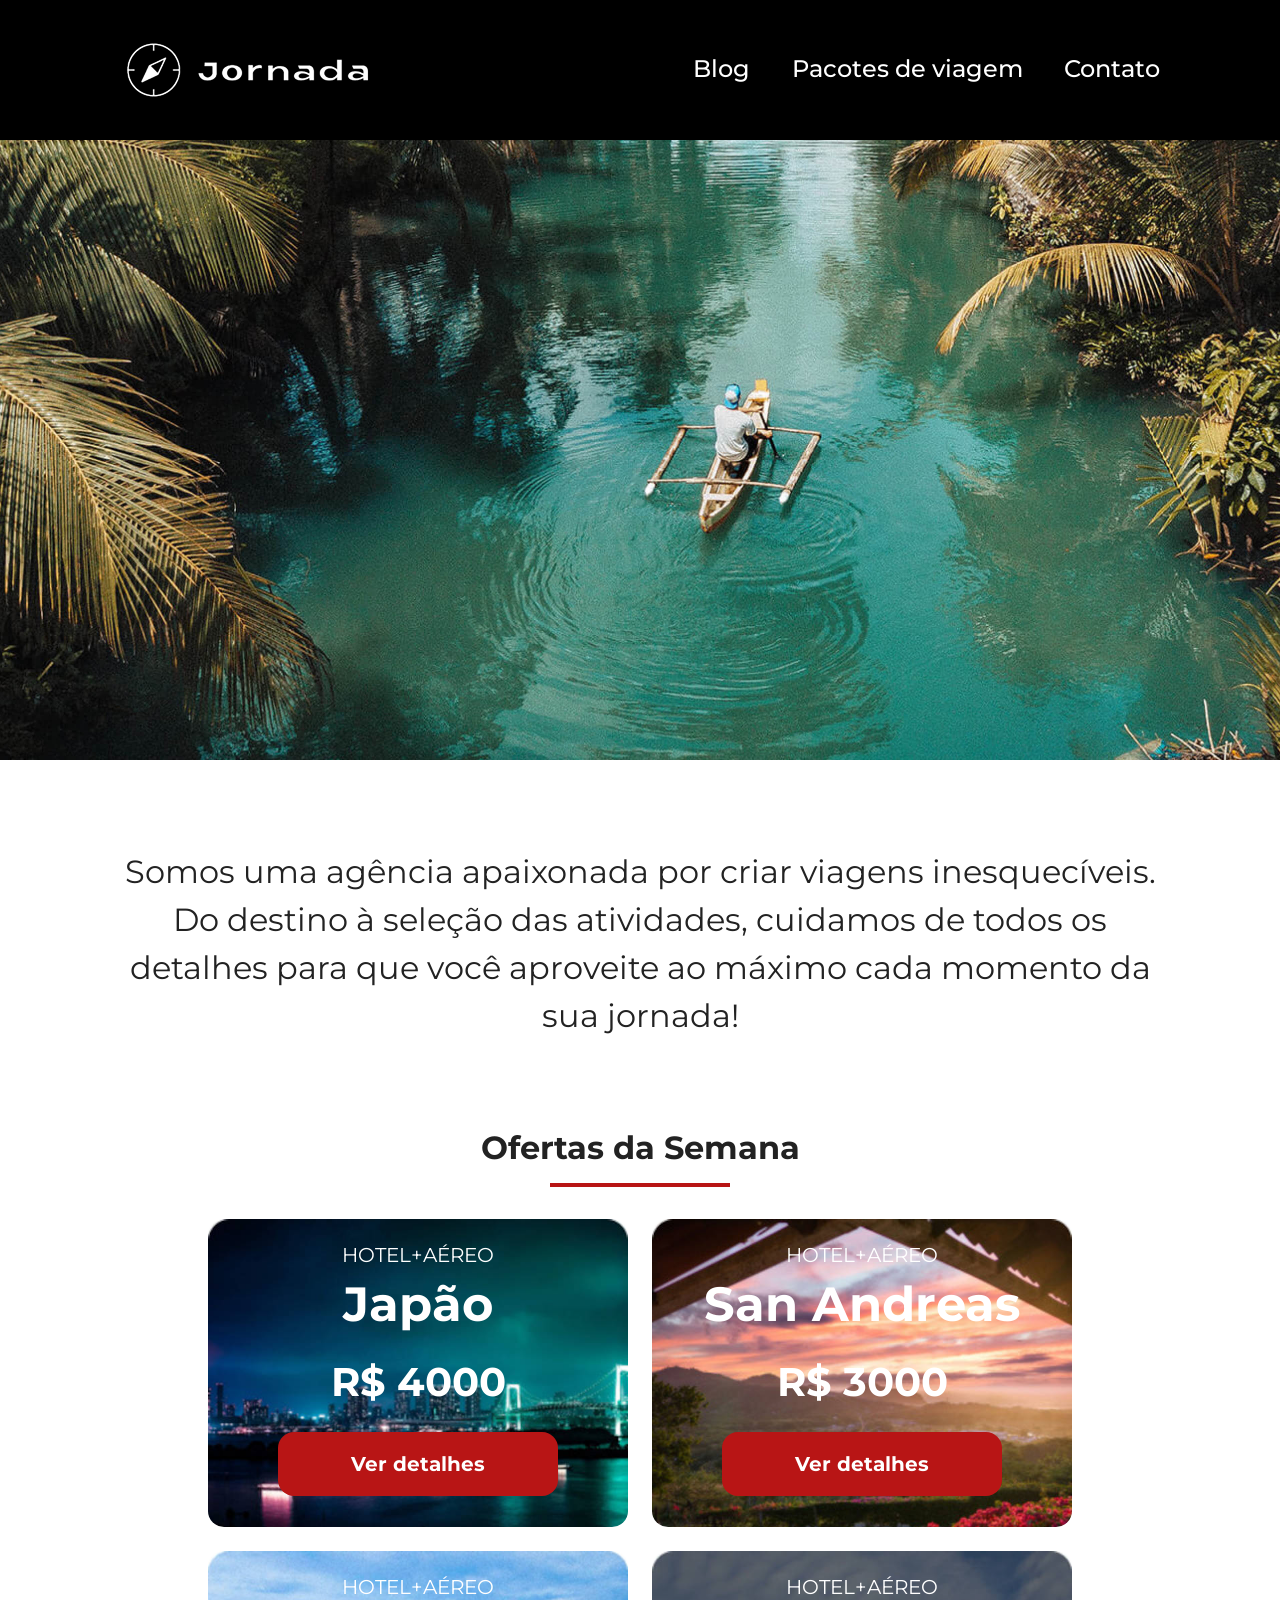
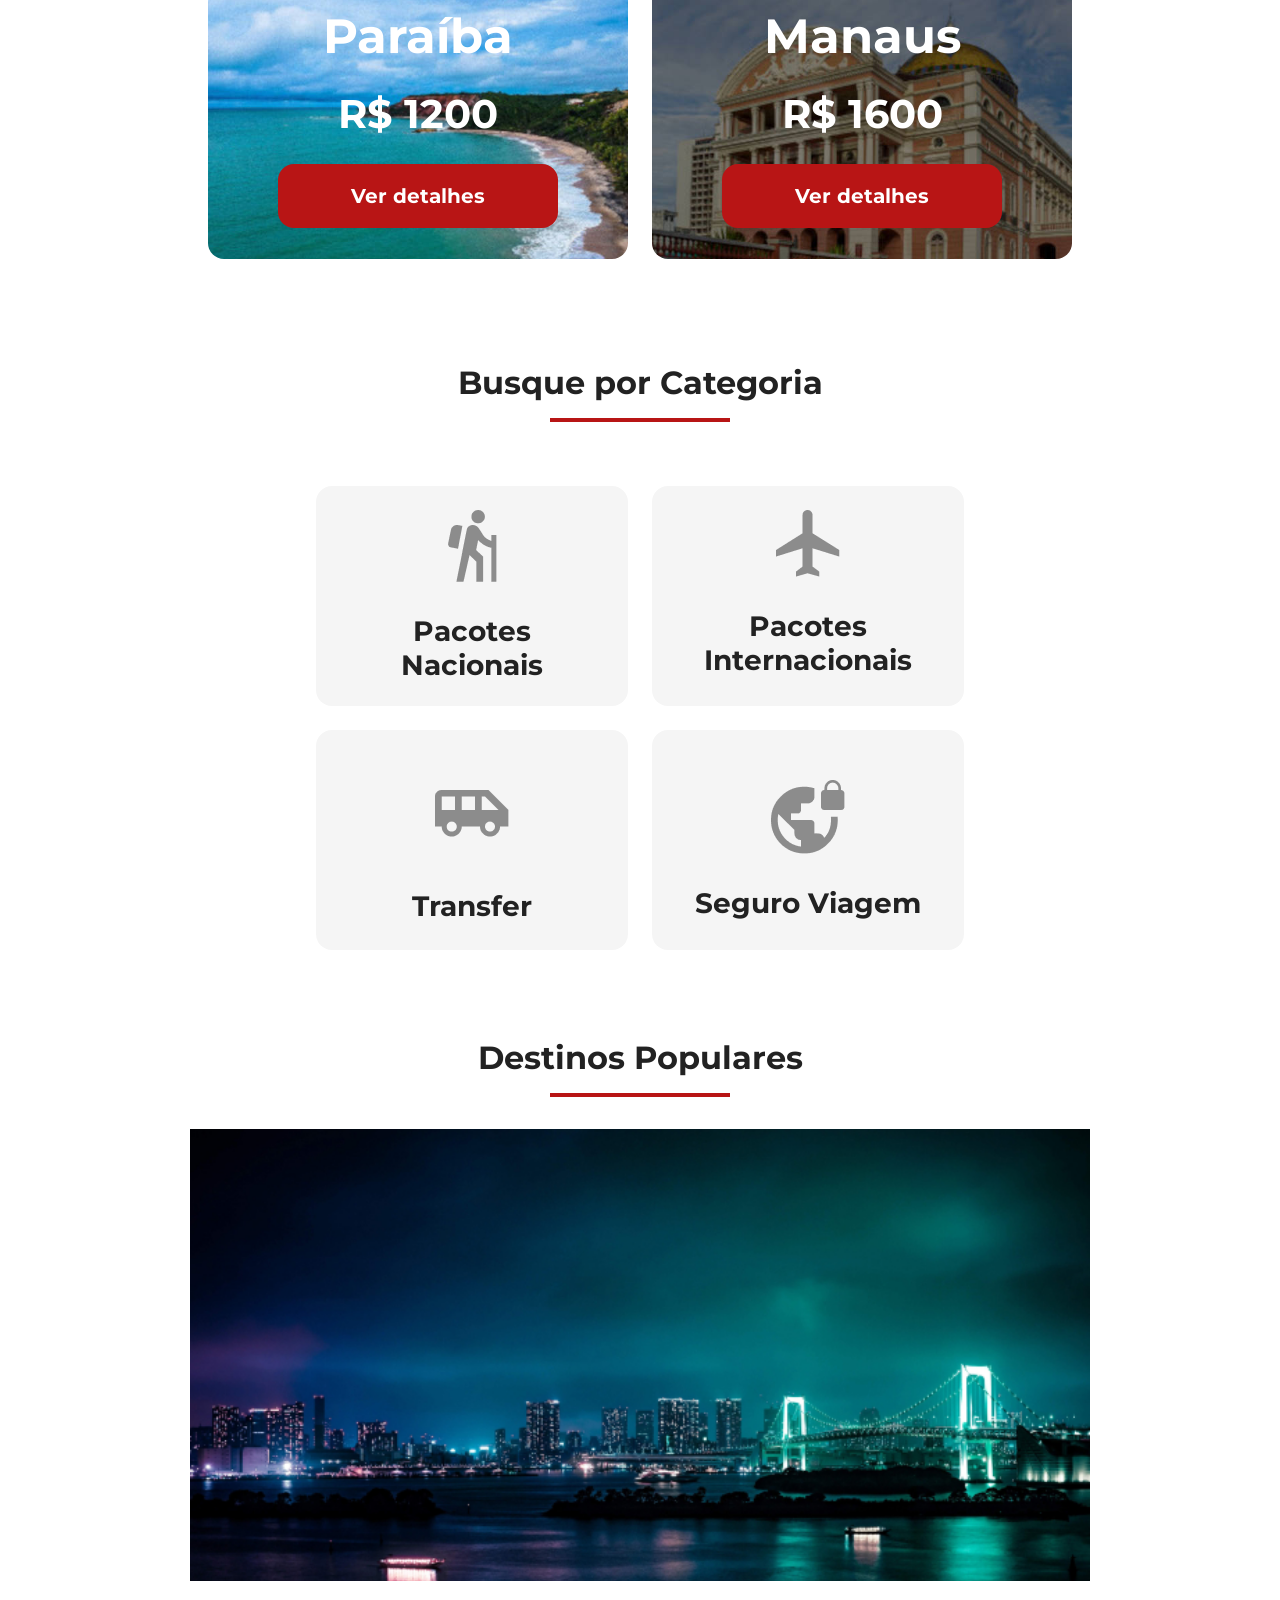
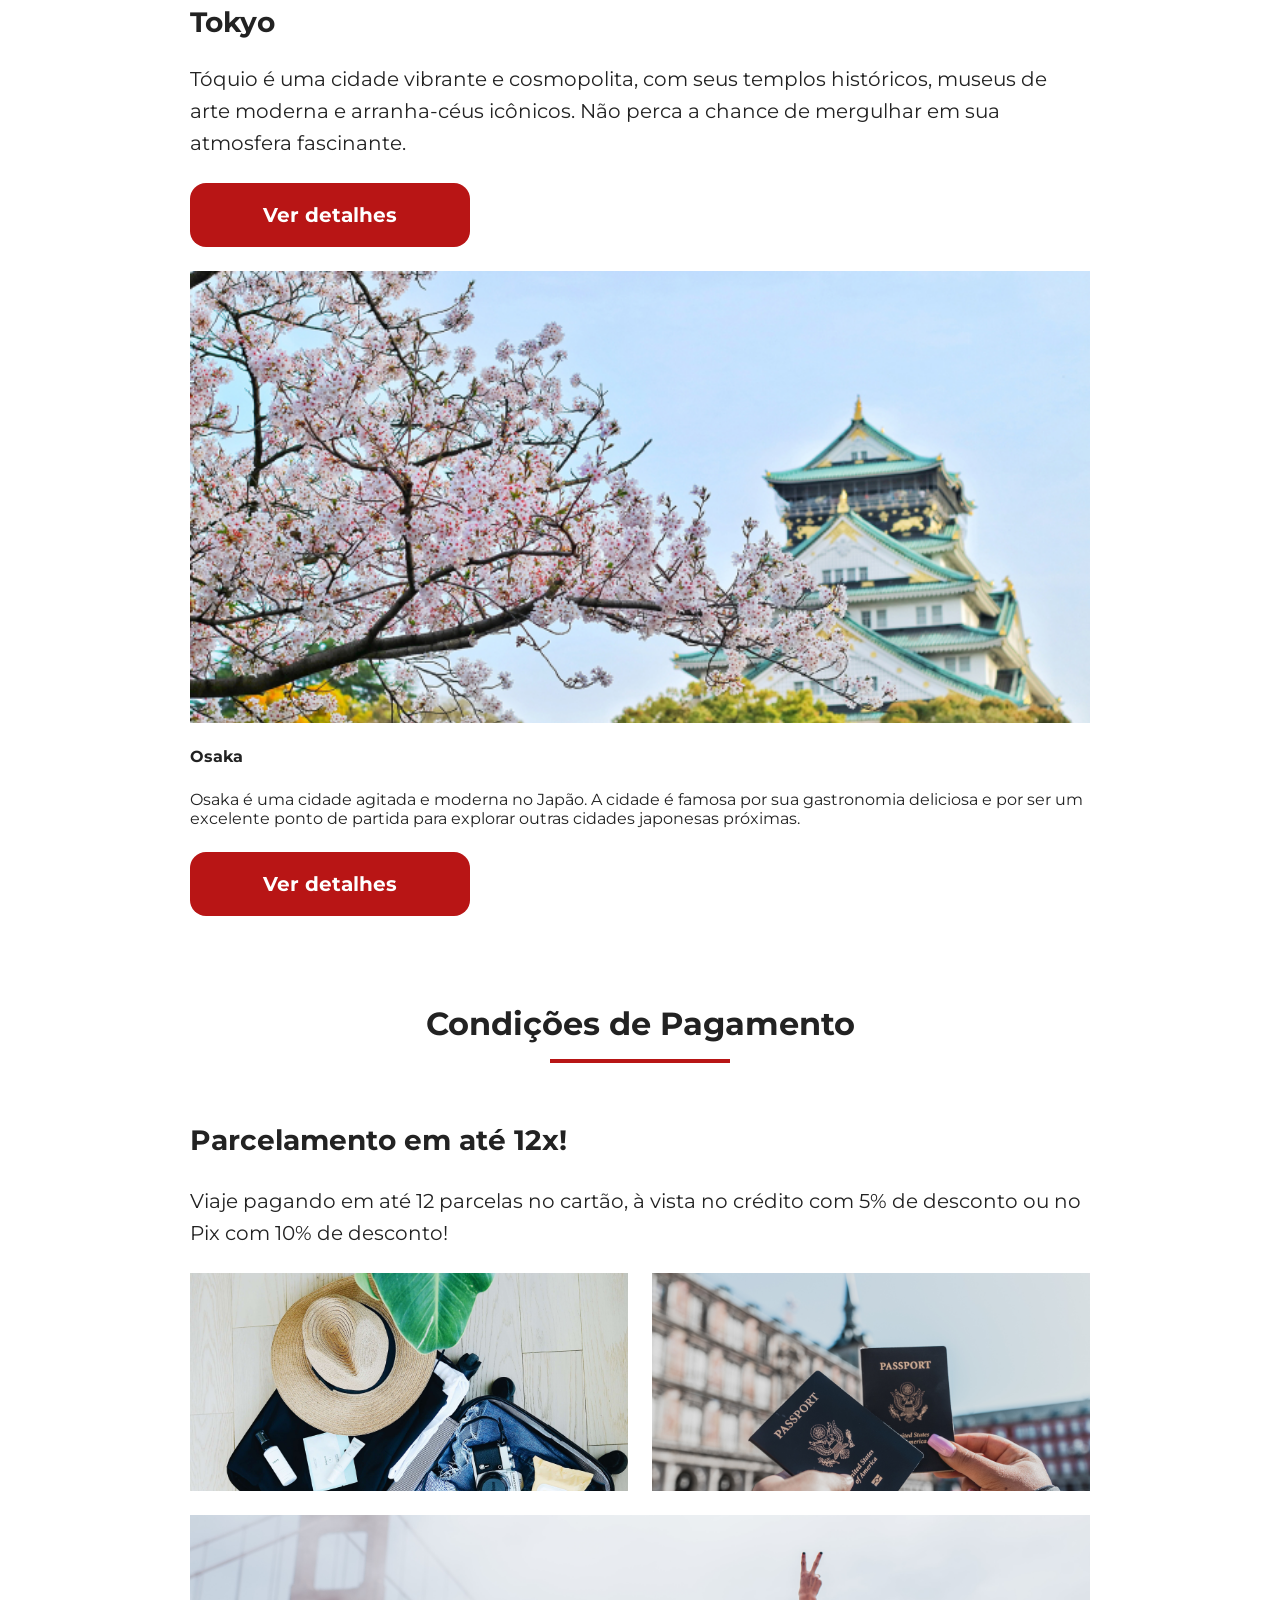
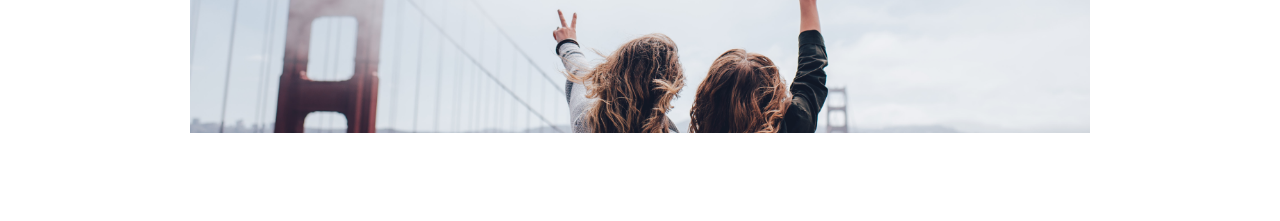
==== index.html @ 415edb50 "Finaliza sessao de pagamentos" ====
<!doctype html>
<html lang="pt-br">
  <head>
    <meta charset="UTF-8" />
    <meta name="viewport" content="width=device-width, initial-scale=1.0" />
    <link rel="stylesheet" href="css/style.css" />
    <title>Jornada Viagens</title>
  </head>
  <body>
    <header class="main-header">
      <a class="logo" href="index.html" title="voltar para a pagina inicial">
        <img
          class="img-mobile"
          src="img/bussola-jornada-branco.png"
          alt="Bussola do logo Jornada Viagens na cor branco"
        />
        <img
          class="img-desktop"
          src="img/bussola-texto-jornada-branco.png"
          alt="Logo Jornada Viagens na cor branco"
        />
      </a>
      <div class="navigation-menu">
        <label for="menu">
          <img src="img/menu.png" alt="menu" />
        </label>
        <input type="checkbox" id="menu" hidden />
        <nav>
          <ul class="list-links">
            <li>
              <a href="blog.html" target="_blank" title="Acessar Blog">Blog</a>
            </li>
            <li>
              <a
                href="pacotes.html"
                target="_blank"
                title="Acessar Pacotes de viagem"
                >Pacotes de viagem</a
              >
            </li>
            <li>
              <a href="contato.html" target="_blank" title="Acessar Contato"
                >Contato</a
              >
            </li>
          </ul>
        </nav>
      </div>
    </header>
    <section class="hero">
      <div class="hero-img"></div>
      <h2>
        Somos uma agência apaixonada por criar viagens inesquecíveis. Do destino
        à seleção das atividades, cuidamos de todos os detalhes para que você
        aproveite ao máximo cada momento da sua jornada!
      </h2>
    </section>
    <section class="offers">
      <div class="section-title">
        <h2>Ofertas da Semana</h2>
        <hr />
      </div>
      <div class="offers-cards">
        <article class="card japao">
          <header>
            <p>HOTEL+AÉREO</p>
            <h3>
              Japão<br />
              <span>R$ 4000</span>
            </h3>
          </header>
          <footer>
            <a href="#" class="button">Ver detalhes</a>
          </footer>
        </article>
        <article class="card san-andreas">
          <header>
            <p>HOTEL+AÉREO</p>
            <h3>
              San Andreas<br />
              <span>R$ 3000</span>
            </h3>
          </header>
          <footer>
            <a href="#" class="button">Ver detalhes</a>
          </footer>
        </article>
        <article class="card paraiba">
          <header>
            <p>HOTEL+AÉREO</p>
            <h3>
              Paraíba<br />
              <span>R$ 1200</span>
            </h3>
          </header>
          <footer>
            <a href="#" class="button">Ver detalhes</a>
          </footer>
        </article>
        <article class="card manaus">
          <header>
            <p>HOTEL+AÉREO</p>
            <h3>
              Manaus<br />
              <span>R$ 1600</span>
            </h3>
          </header>
          <footer>
            <a href="#" class="button">Ver detalhes</a>
          </footer>
        </article>
      </div>
    </section>
    <section class="categories">
      <div class="section-title">
        <h2>Busque por Categoria</h2>
        <hr />
      </div>
      <div class="categories-cards">
        <a
          class="card"
          href="#"
          target="_blank"
          title="Busque pela categoria Pacotes Nacionais"
        >
          <img
            src="img/icone-caminhada.png"
            alt="Ícone cinza representando uma pessoa fazendo tracking"
          />
          <h3 class="content-title">Pacotes <br />Nacionais</h3>
        </a>
        <a
          class="card"
          href="#"
          target="_blank"
          title="Busque pela categoria Pacotes Internacionais"
        >
          <img
            src="img/icone-aviao.png"
            alt="Ícone cinza representando um avião"
          />
          <h3 class="content-title">Pacotes <br />Internacionais</h3>
        </a>
        <a
          class="card single-line transfer"
          href="#"
          target="_blank"
          title="Busque pela categoria Transfer"
        >
          <img
            src="img/icone-onibus.png"
            alt="Ícone cinza representando um onibus"
          />
          <h3 class="content-title">Transfer</h3>
        </a>
        <a
          class="card single-line"
          href="#"
          target="_blank"
          title="Busque pela categoria Seguro Viagem"
        >
          <img
            src="img/icone-planeta.png"
            alt="Ícone cinza representando um planeta"
          />
          <h3 class="content-title">Seguro Viagem</h3>
        </a>
      </div>
    </section>
    <section class="destinations">
      <div class="section-title">
        <h2>Destinos Populares</h2>
        <hr />
      </div>
      <div class="destination-items">
        <article class="item tokyo">
          <header>
            <div class="img-item"></div>
            <h4 class="content-title">Tokyo</h4>
          </header>
          <p class="content-text">
            Tóquio é uma cidade vibrante e cosmopolita, com seus templos
            históricos, museus de arte moderna e arranha-céus icônicos. Não
            perca a chance de mergulhar em sua atmosfera fascinante.
          </p>
          <footer>
            <a
              href="#"
              class="button"
              target="_blank"
              title="Veja mais detalhes do destino Tokyo"
              >Ver detalhes</a
            >
          </footer>
        </article>
        <article class="item osaka">
          <header>
            <div class="img-item"></div>
            <h4>Osaka</h4>
          </header>
          <p>
            Osaka é uma cidade agitada e moderna no Japão. A cidade é famosa
            por sua gastronomia deliciosa e por ser um excelente ponto de
            partida para explorar outras cidades japonesas próximas.
          </p>
          <footer>
            <a
              href="#"
              class="button"
              target="_blank"
              title="Veja mais detalhes do destino Osaka"
              >Ver detalhes</a
            >
          </footer>
        </article>
      </div>
    </section>
    <section class="payments">
      <div class="section-title">
        <h2>Condições de Pagamento</h2>
        <hr />
      </div>
      <div class="content-container">
        <div class="text-content">
          <h3 class="content-title">Parcelamento em até 12x!</h3>
          <p class="content-text">
            Viaje pagando em até 12 parcelas no cartão, à vista no crédito com
            5% de desconto ou no Pix com 10% de desconto!
          </p>
        </div>
        <div class="image-gallery">
          <div class="image first"></div>
          <div class="image second"></div>
          <div class="image thirdy colspan-2"></div>
        </div>
      </div>
    </section>
  </body>
</html>
---- css/style.css ----
@import url(global.css);
@import url(header.css);
@import url(hero.css);
@import url(offers.css);
@import url(categories.css);
@import url(destinations.css);
@import url(payments.css);
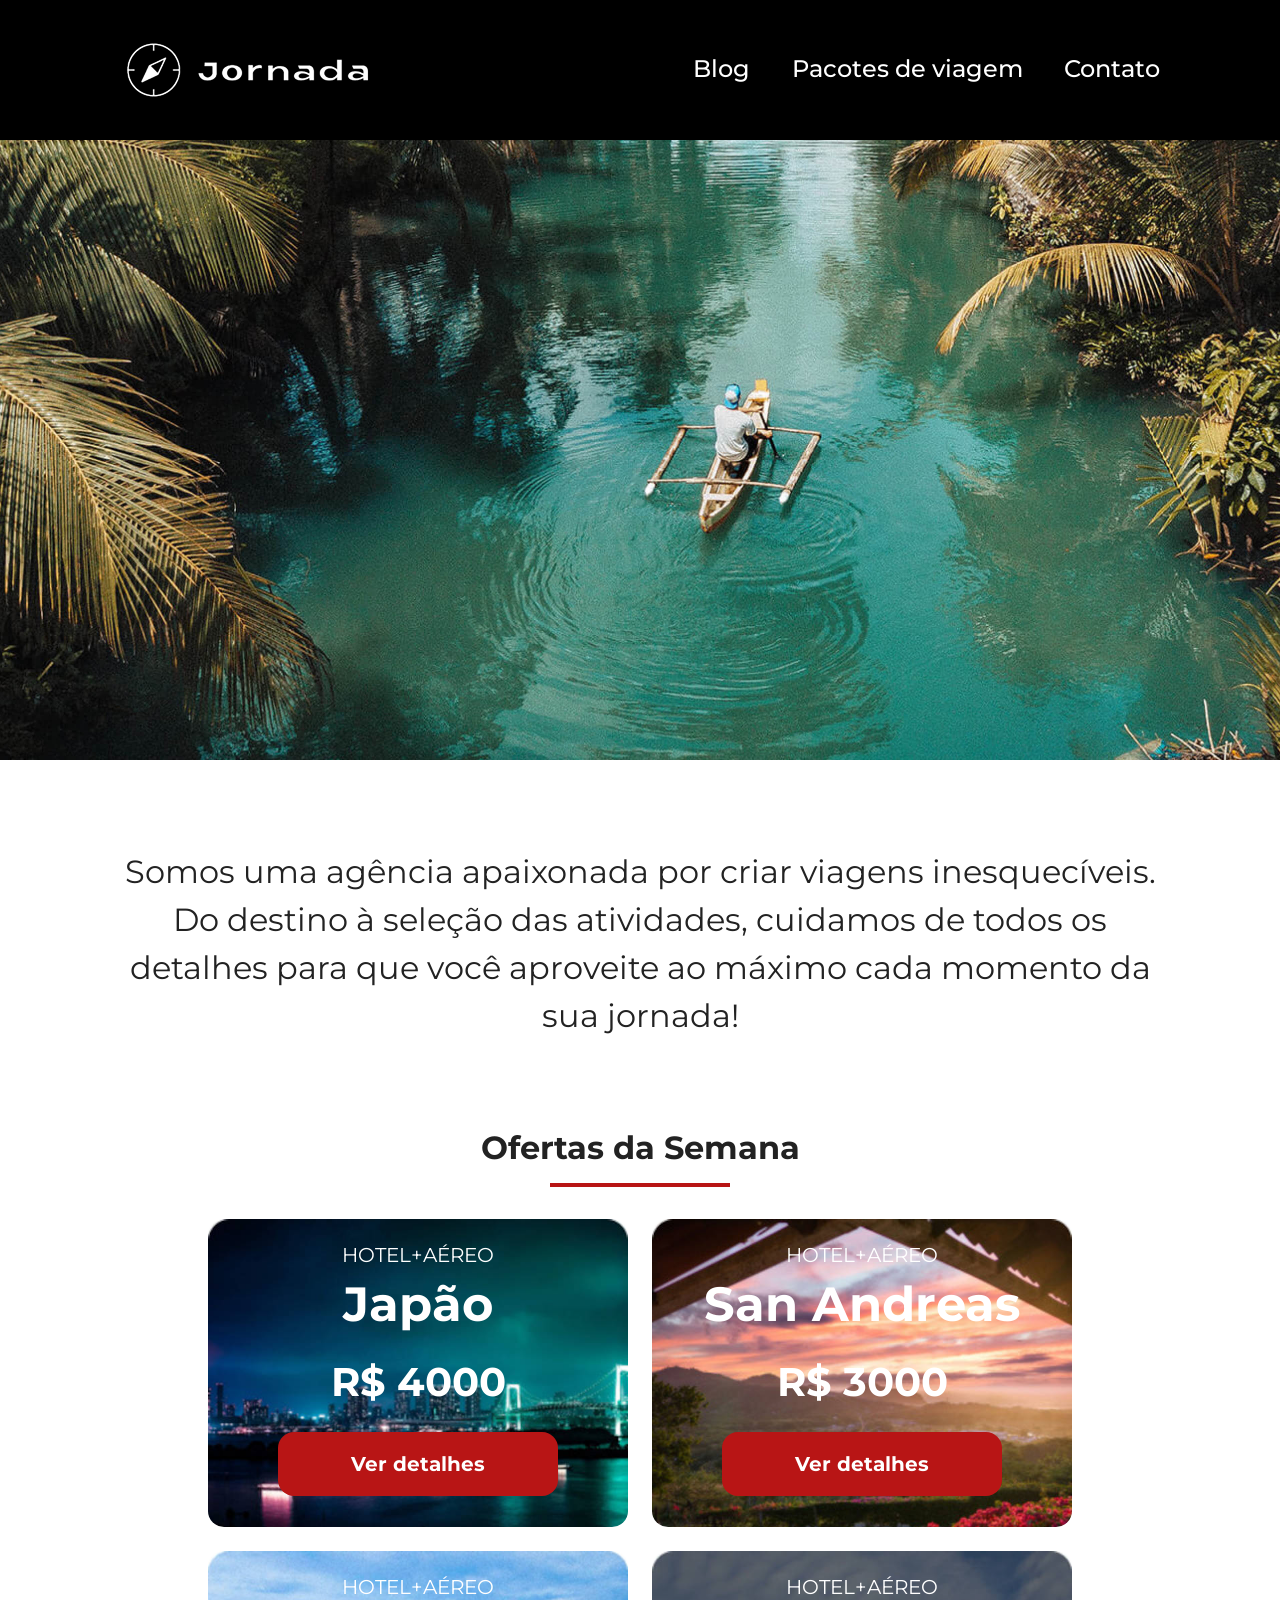
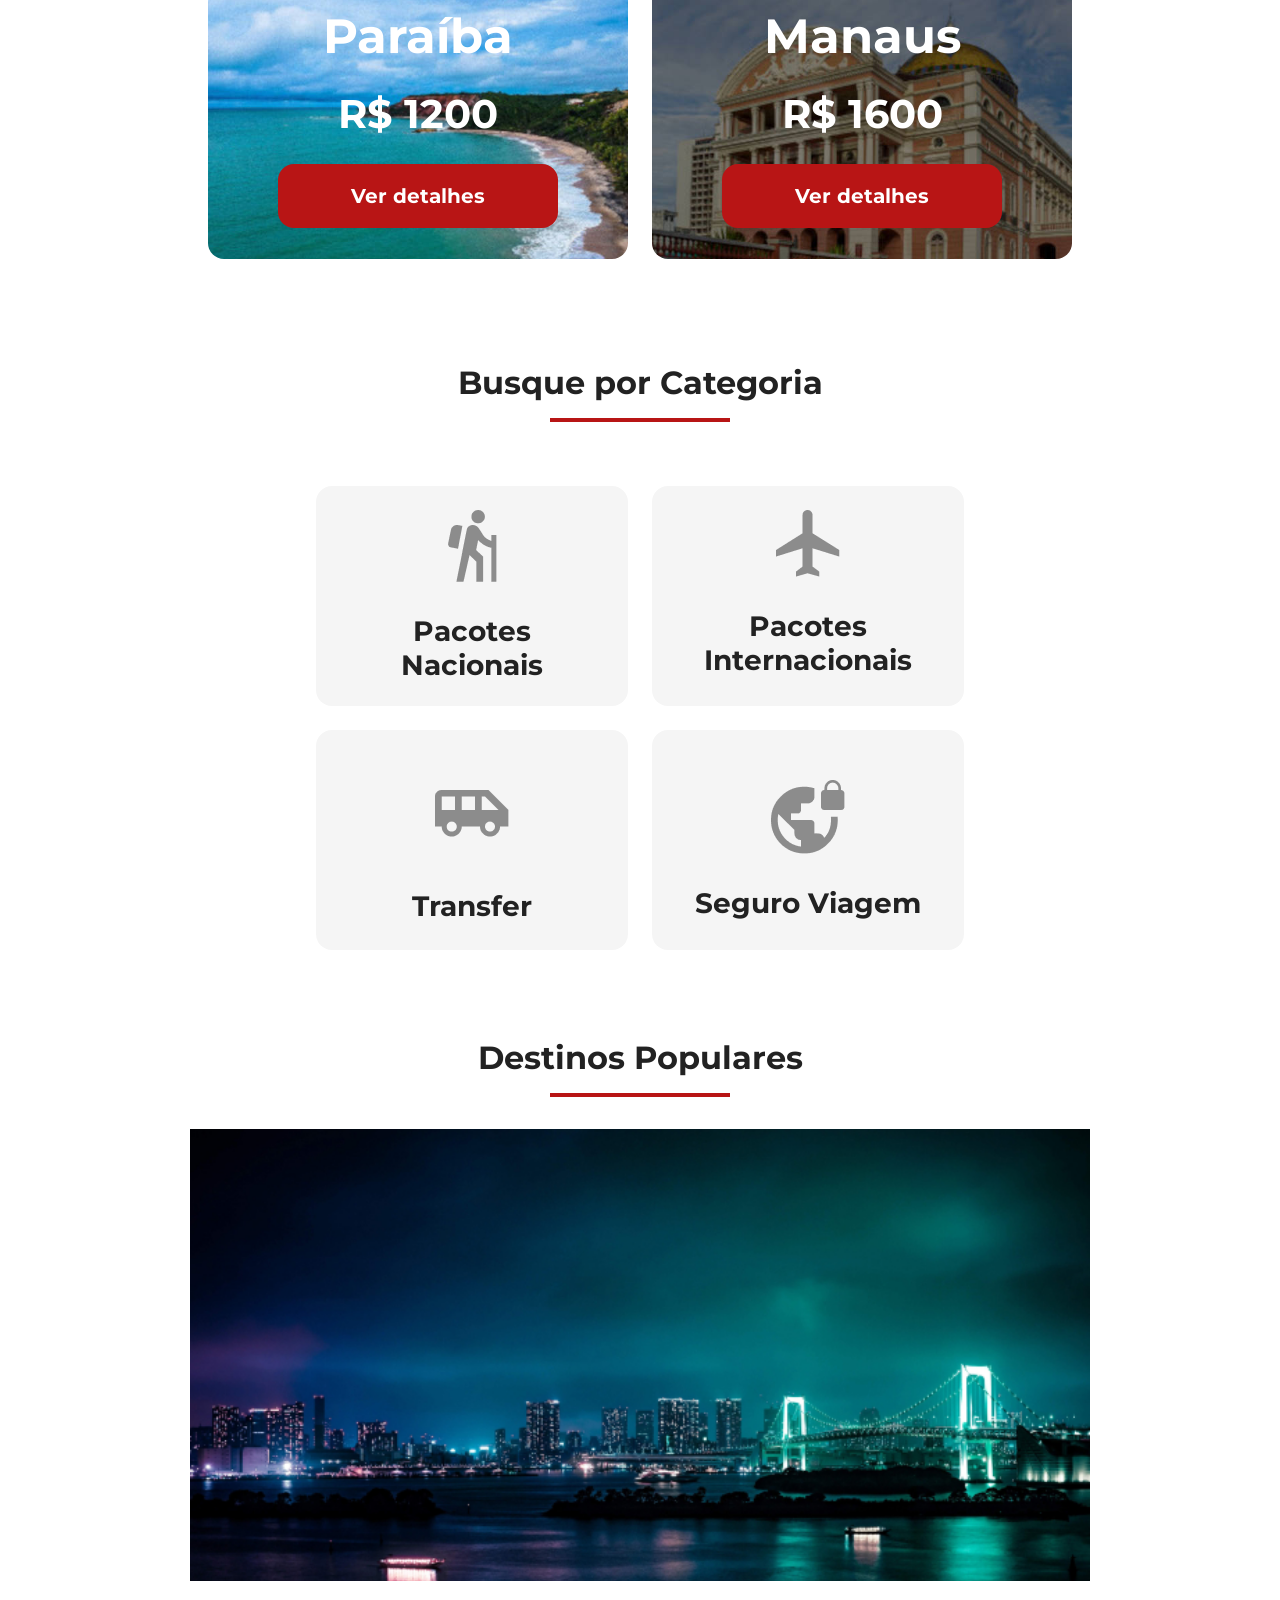
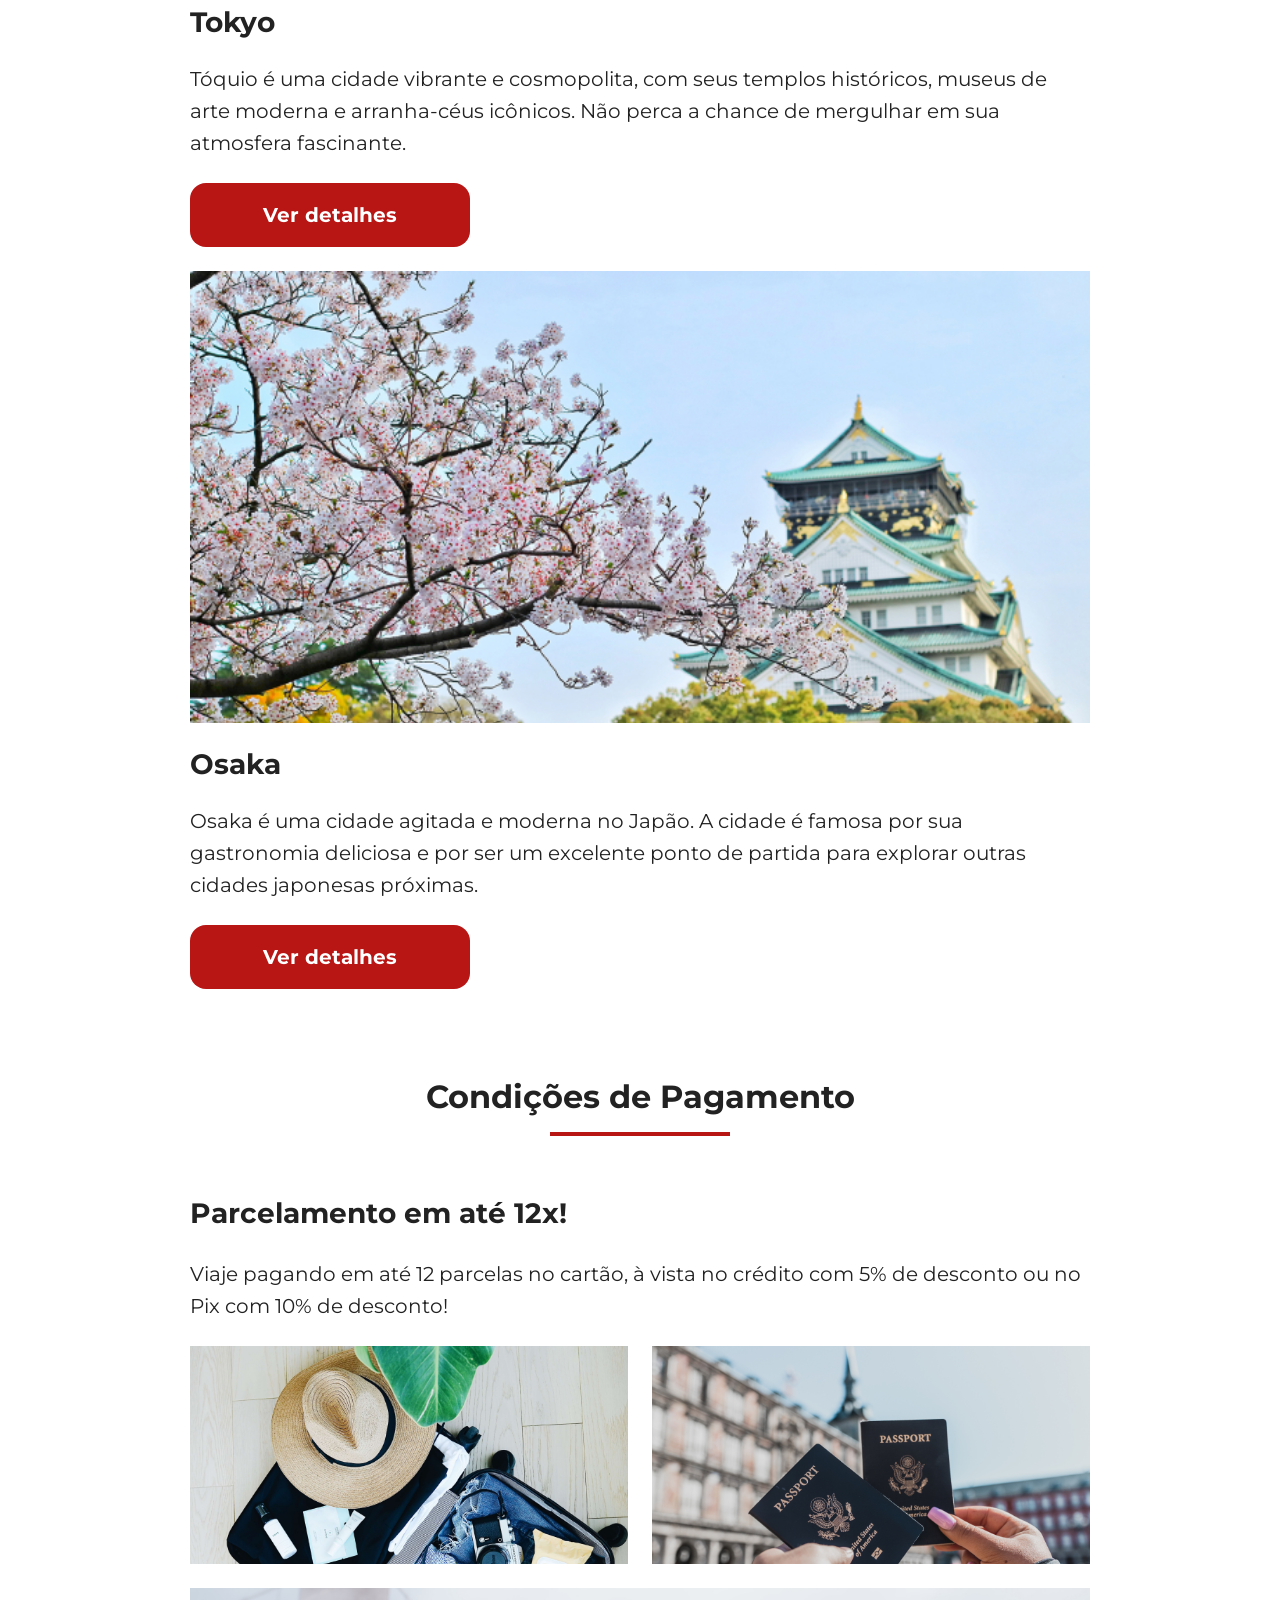
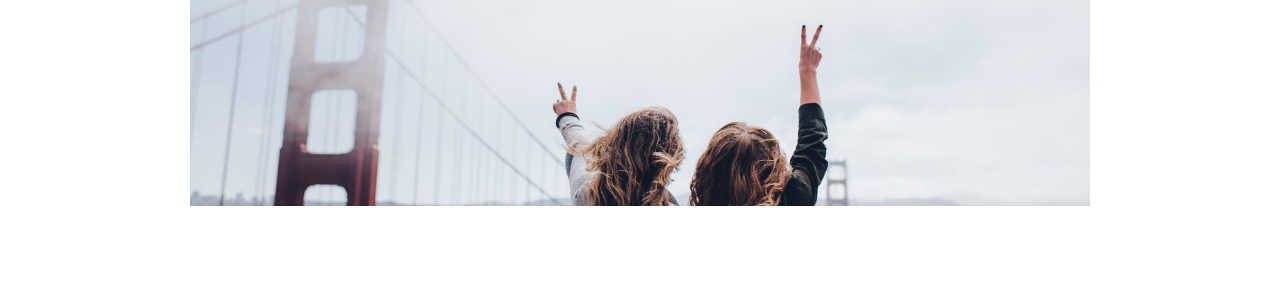
==== commit 0cb64c13: "Ajusta sessões" ====
--- a/index.html
+++ b/index.html
@@ -196,12 +196,12 @@
         <article class="item osaka">
           <header>
             <div class="img-item"></div>
-            <h4>Osaka</h4>
-          </header>
-          <p>
-            Osaka é uma cidade agitada e moderna no Japão. A cidade é famosa
-            por sua gastronomia deliciosa e por ser um excelente ponto de
-            partida para explorar outras cidades japonesas próximas.
+            <h4 class="content-title">Osaka</h4>
+          </header>
+          <p class="content-text">
+            Osaka é uma cidade agitada e moderna no Japão. A cidade é famosa por
+            sua gastronomia deliciosa e por ser um excelente ponto de partida
+            para explorar outras cidades japonesas próximas.
           </p>
           <footer>
             <a
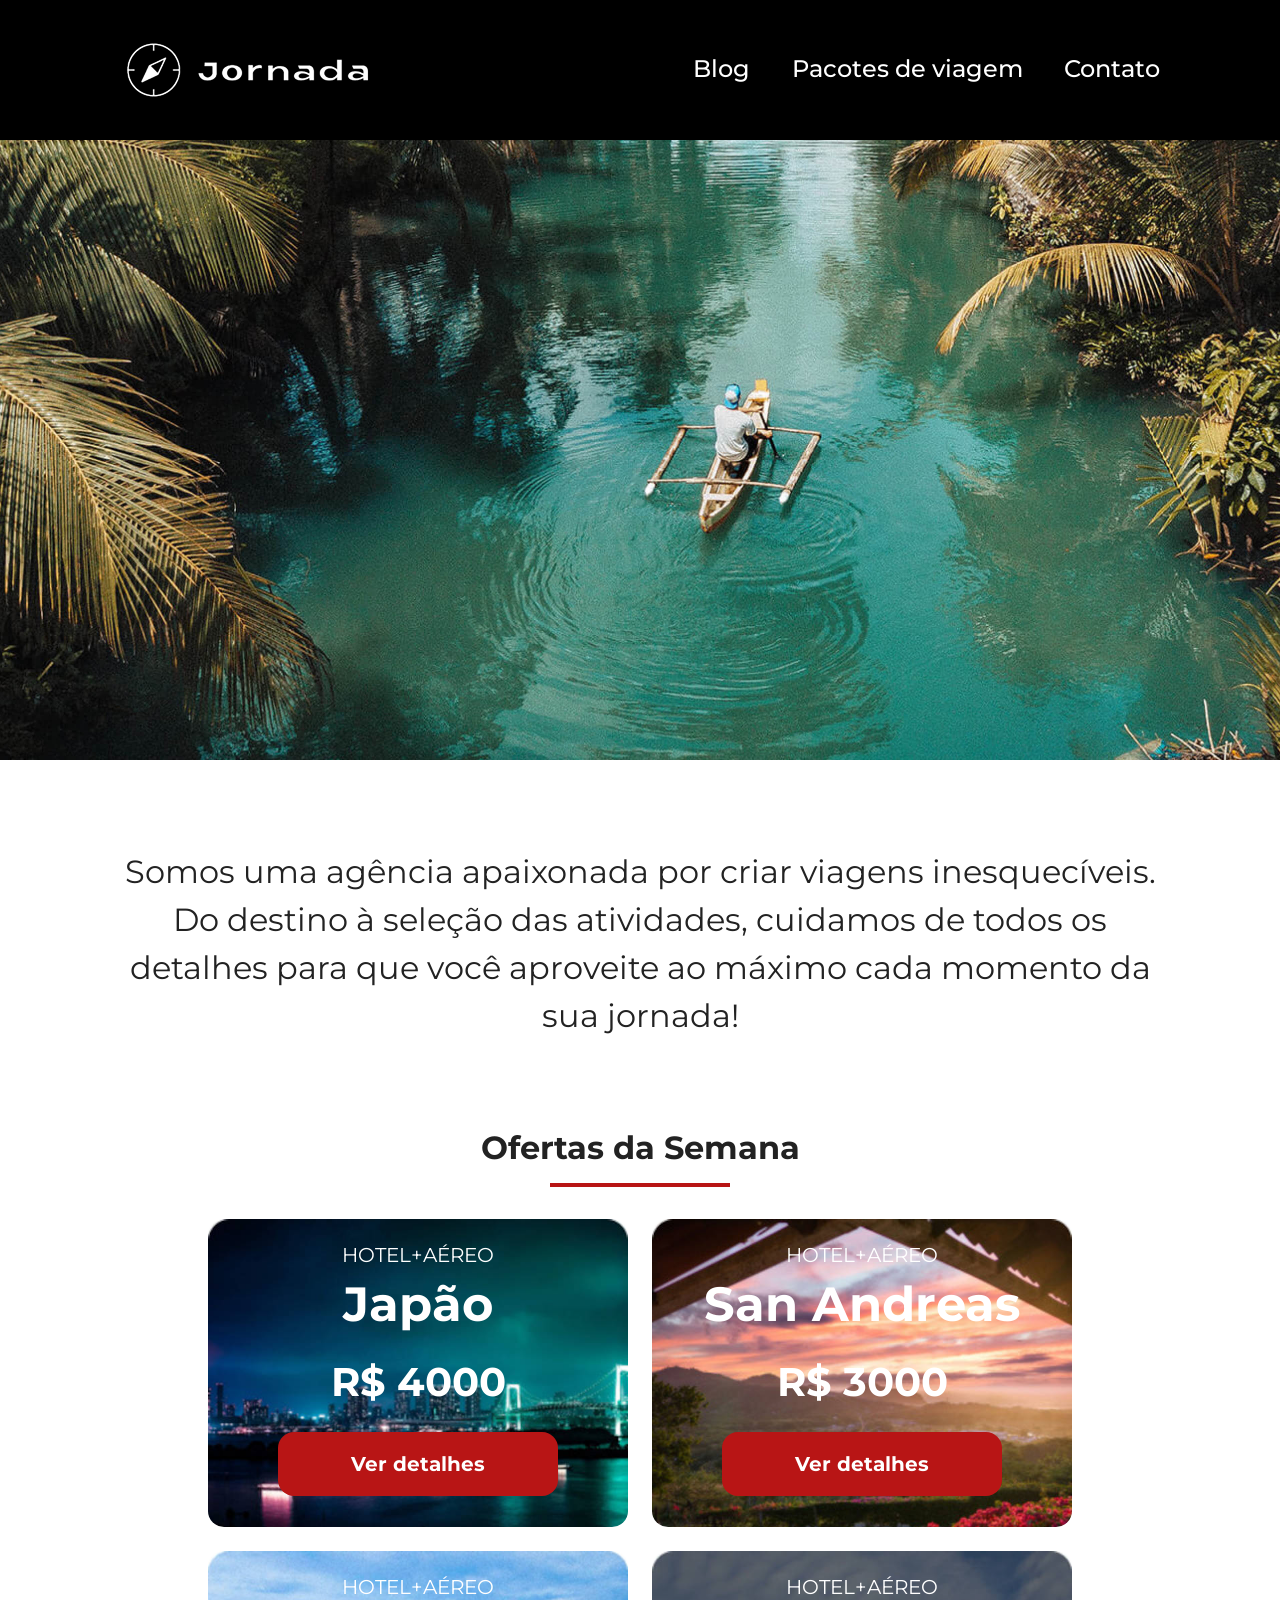
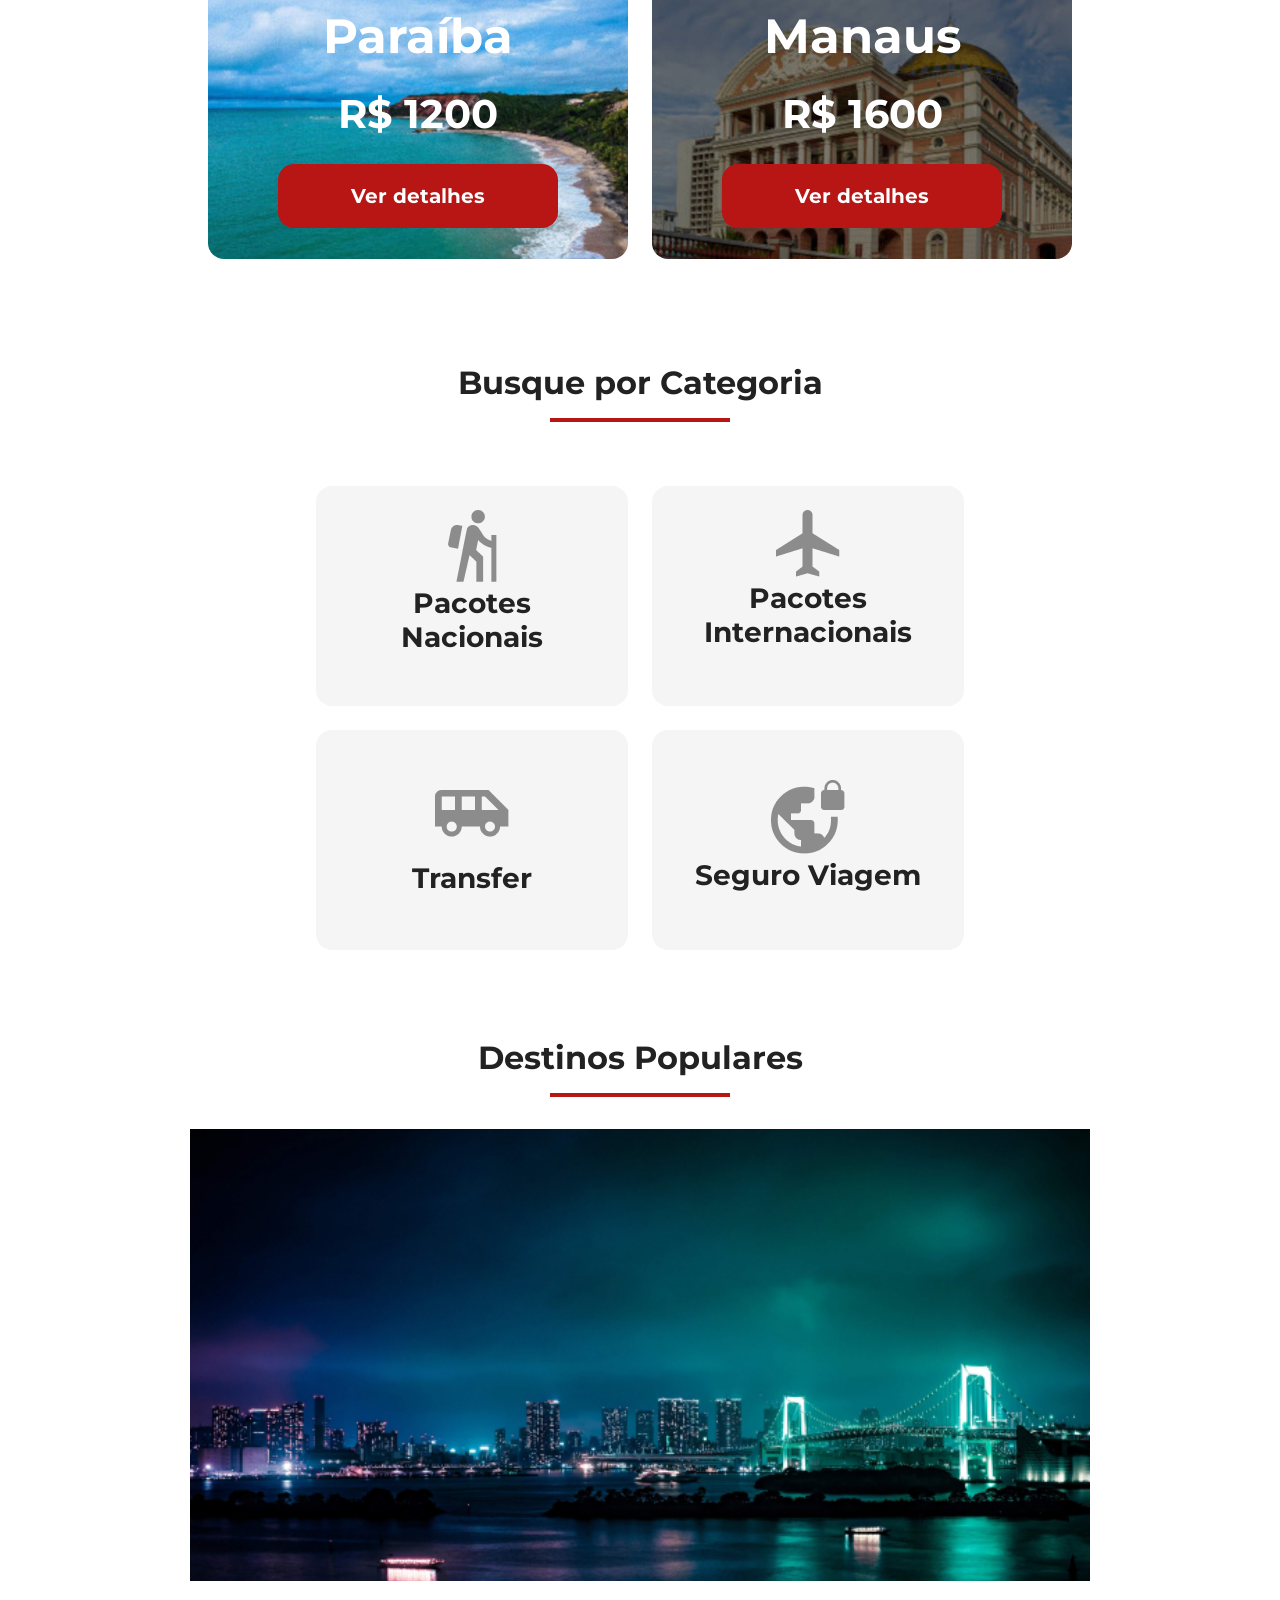
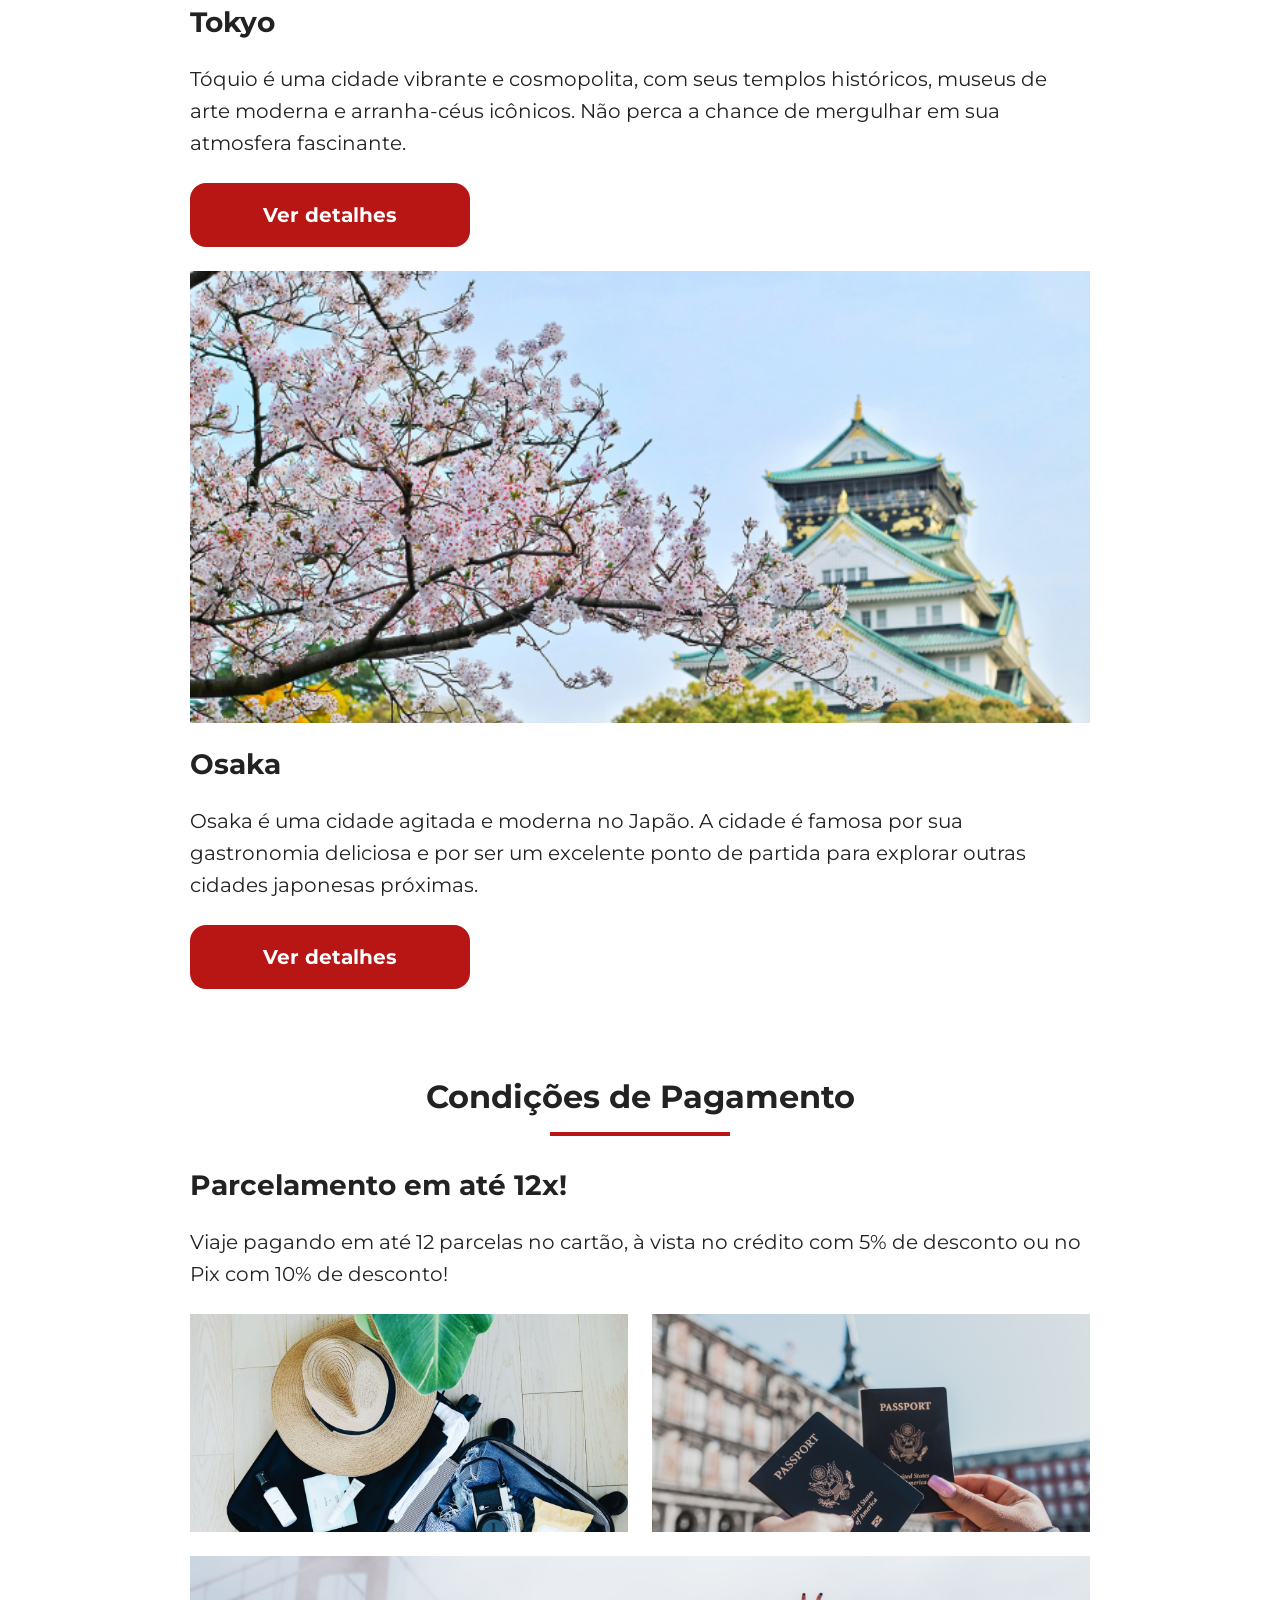
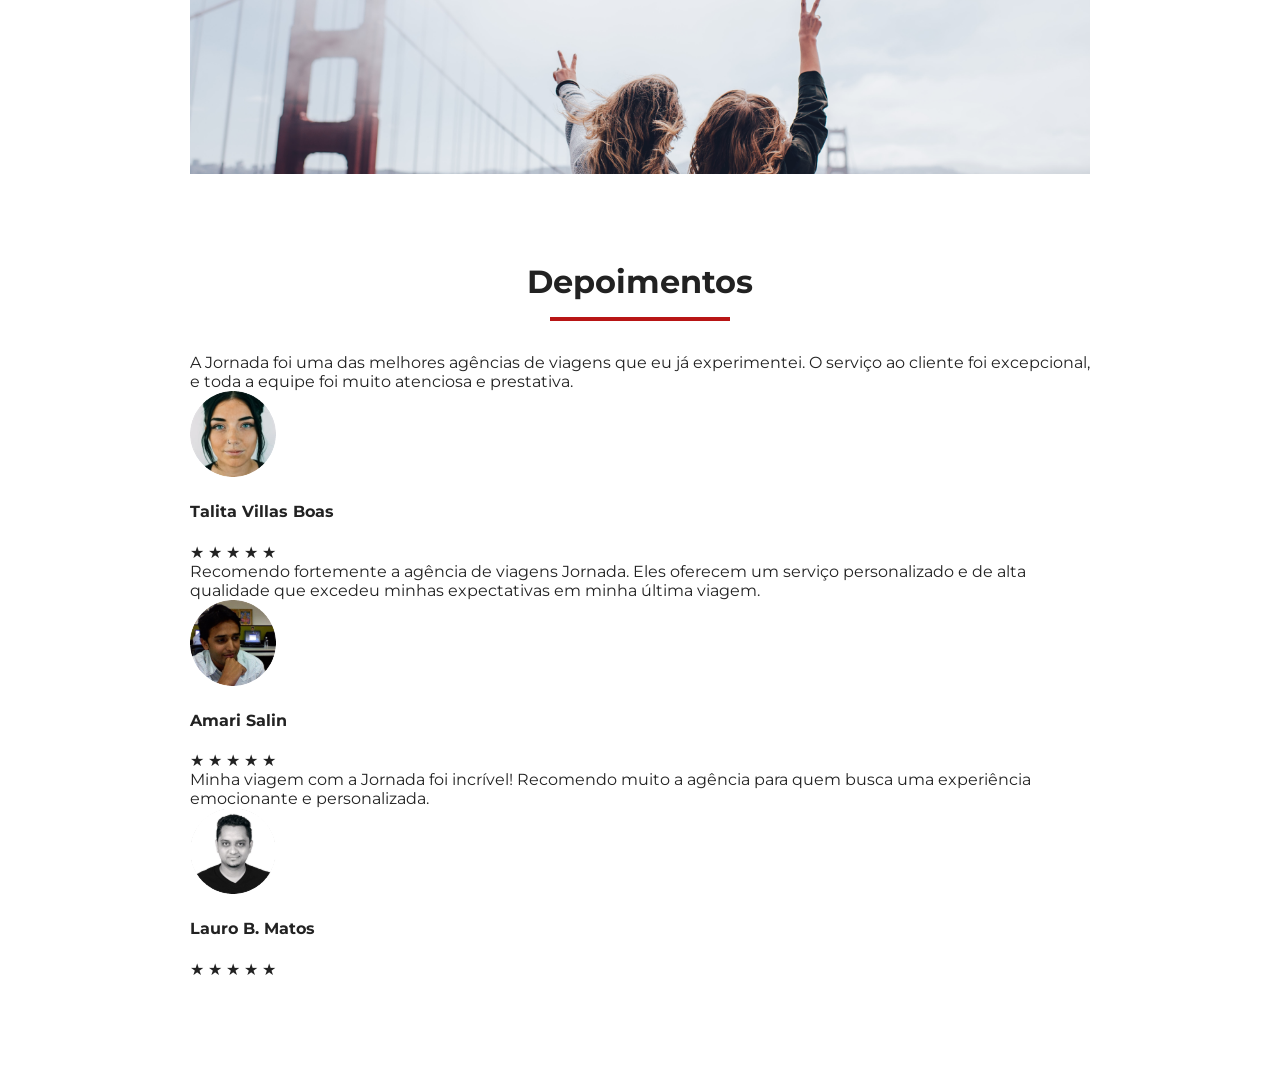
==== commit f43adecb: "Finaliza estilos do  mobile" ====
--- a/index.html
+++ b/index.html
@@ -235,5 +235,87 @@
         </div>
       </div>
     </section>
+    <section class="testimonial">
+      <div class="section-title">
+        <h2>Depoimentos</h2>
+        <hr />
+      </div>
+      <div class="testimonial-container">
+        <artcile>
+          <header>
+            <p>
+              A Jornada foi uma das melhores agências de viagens que eu já
+              experimentei. O serviço ao cliente foi excepcional, e toda a
+              equipe foi muito atenciosa e prestativa.
+            </p>
+          </header>
+          <footer>
+            <img
+              src="img/avatar-talita.png"
+              alt="Imagem de perfil da cliente Talita Villas Boas"
+            />
+            <div class="profile-content">
+              <h4>Talita Villas Boas</h4>
+              <div class="rating">
+                <span class="star">★</span>
+                <span class="star">★</span>
+                <span class="star">★</span>
+                <span class="star">★</span>
+                <span class="star">★</span>
+              </div>
+            </div>
+          </footer>
+        </artcile>
+        <artcile>
+          <header>
+            <p>
+              Recomendo fortemente a agência de viagens Jornada. Eles oferecem
+              um serviço personalizado e de alta qualidade que excedeu minhas
+              expectativas em minha última viagem.
+            </p>
+          </header>
+          <footer>
+            <img
+              src="img/avatar-amari.png"
+              alt="Imagem de perfil do cliente Amari Salin"
+            />
+            <div class="profile-content">
+              <h4>Amari Salin</h4>
+              <div class="rating">
+                <span class="star">★</span>
+                <span class="star">★</span>
+                <span class="star">★</span>
+                <span class="star">★</span>
+                <span class="star">★</span>
+              </div>
+            </div>
+          </footer>
+        </artcile>
+        <artcile>
+          <header>
+            <p>
+              Minha viagem com a Jornada foi incrível! Recomendo muito a agência
+              para quem busca uma experiência emocionante e personalizada.
+            </p>
+          </header>
+          <footer>
+            <img
+              src="img/avatar-lauro.png"
+              alt="Imagem de perfil do cliente Lauro B. Matos"
+            />
+            <div class="profile-content">
+              <h4>Lauro B. Matos</h4>
+              <div class="rating">
+                <span class="star">★</span>
+                <span class="star">★</span>
+                <span class="star">★</span>
+                <span class="star">★</span>
+                <span class="star">★</span>
+              </div>
+            </div>
+          </footer>
+        </artcile>
+      </div>
+    </section>
   </body>
 </html>
--- a/css/style.css
+++ b/css/style.css
@@ -5,4 +5,4 @@
 @import url(categories.css);
 @import url(destinations.css);
 @import url(payments.css);
-
+@import url(testimonials.css);
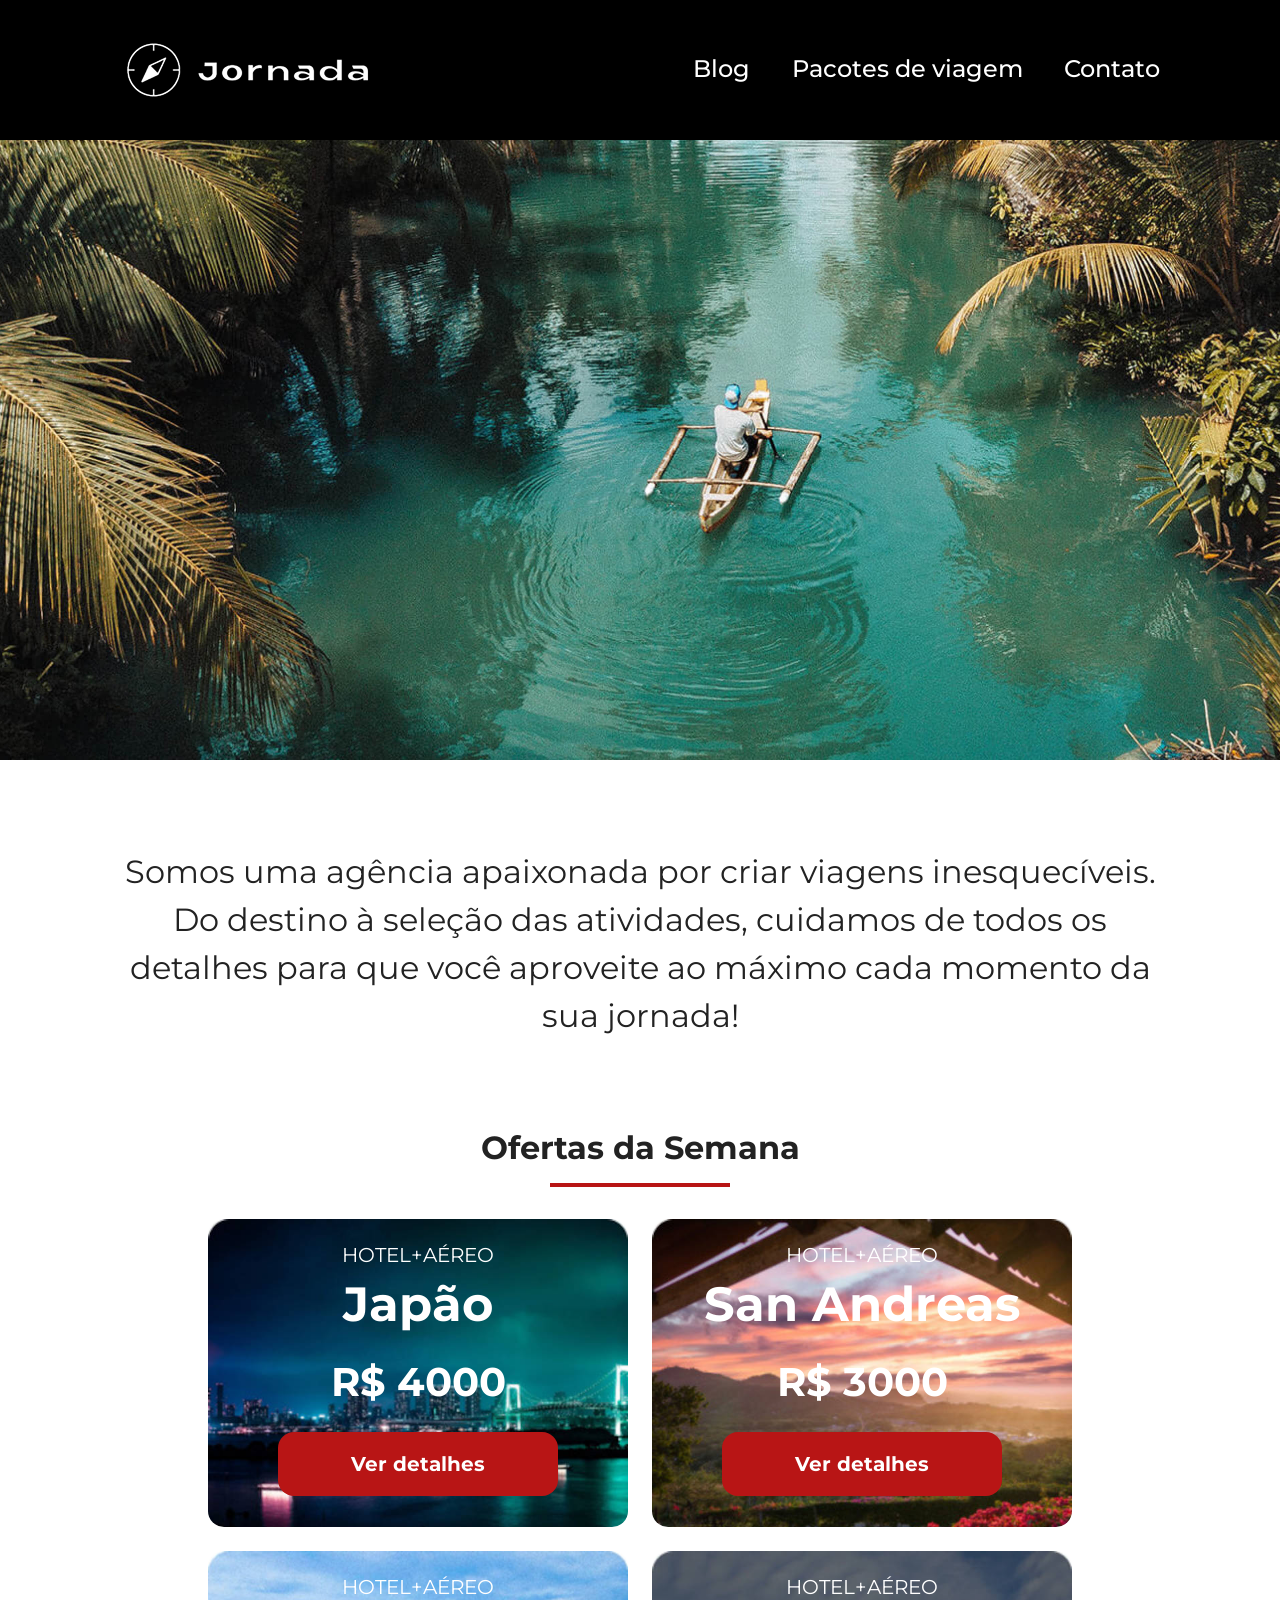
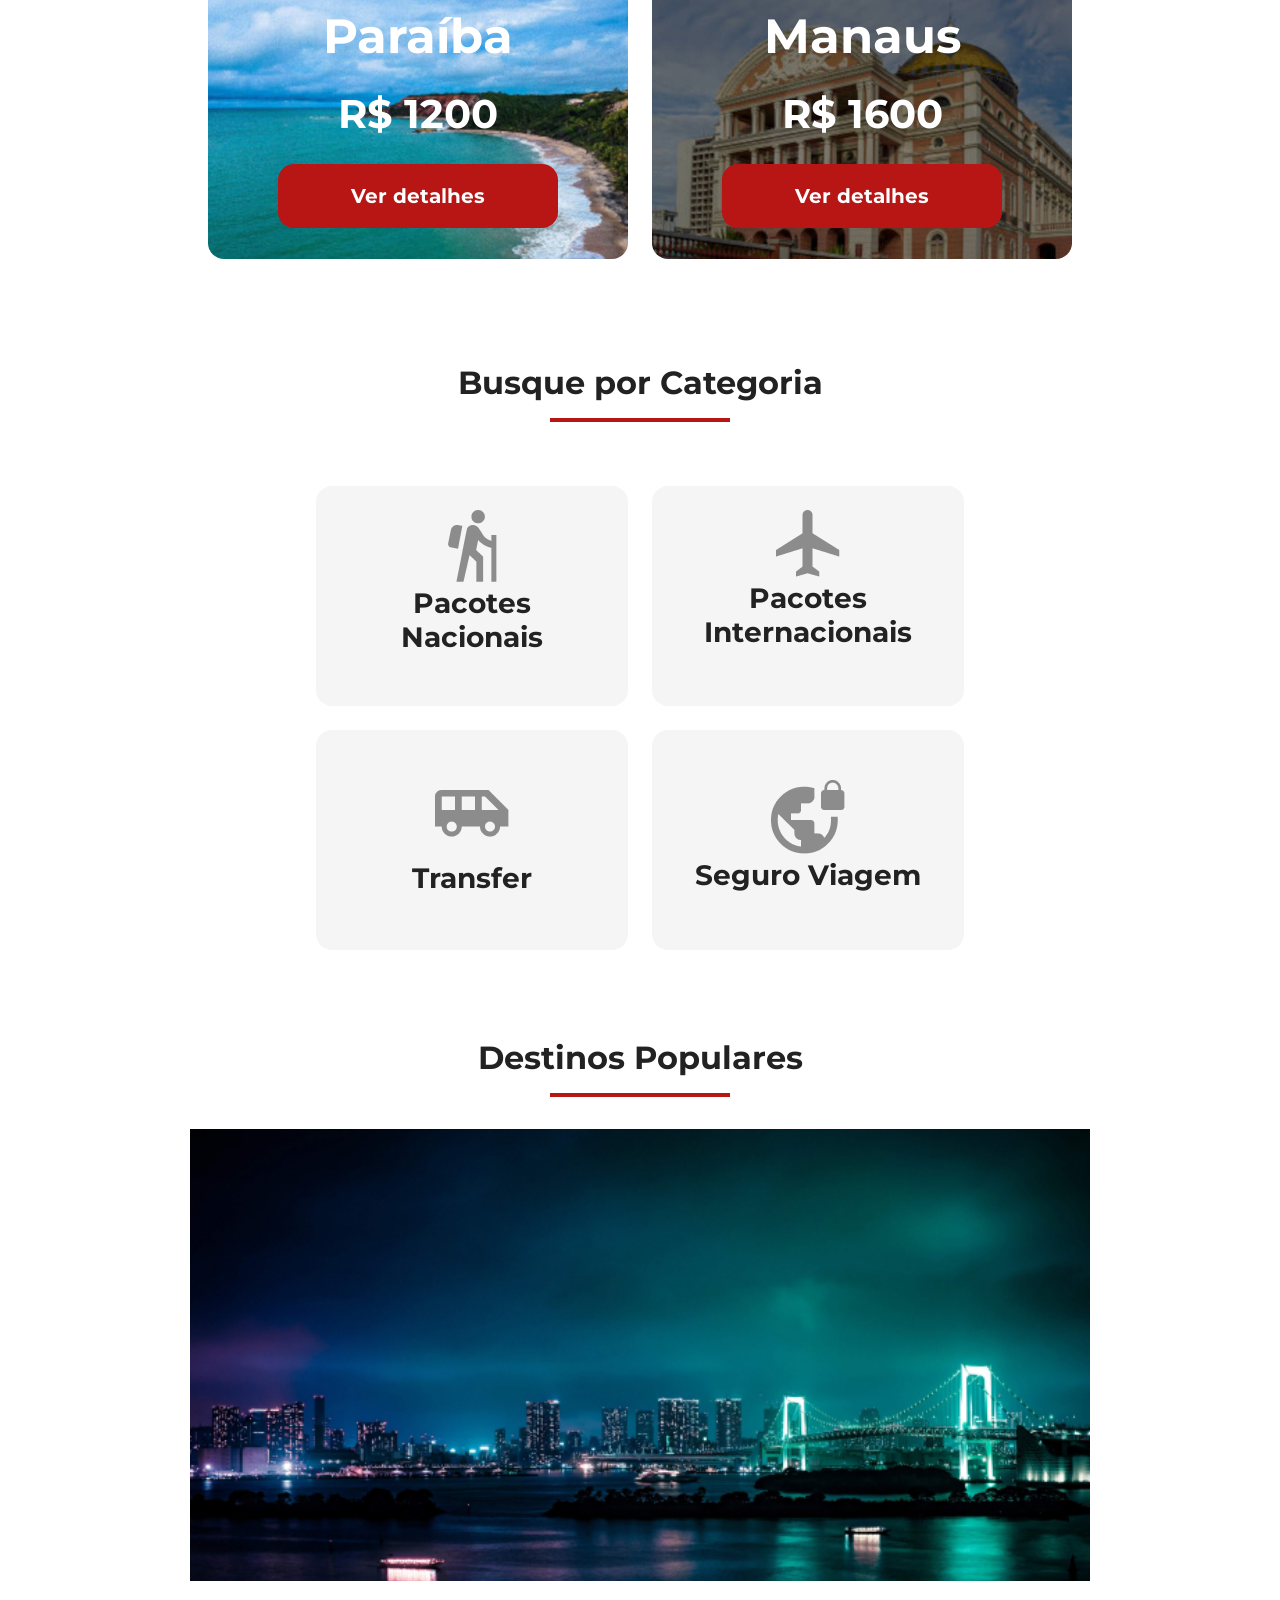
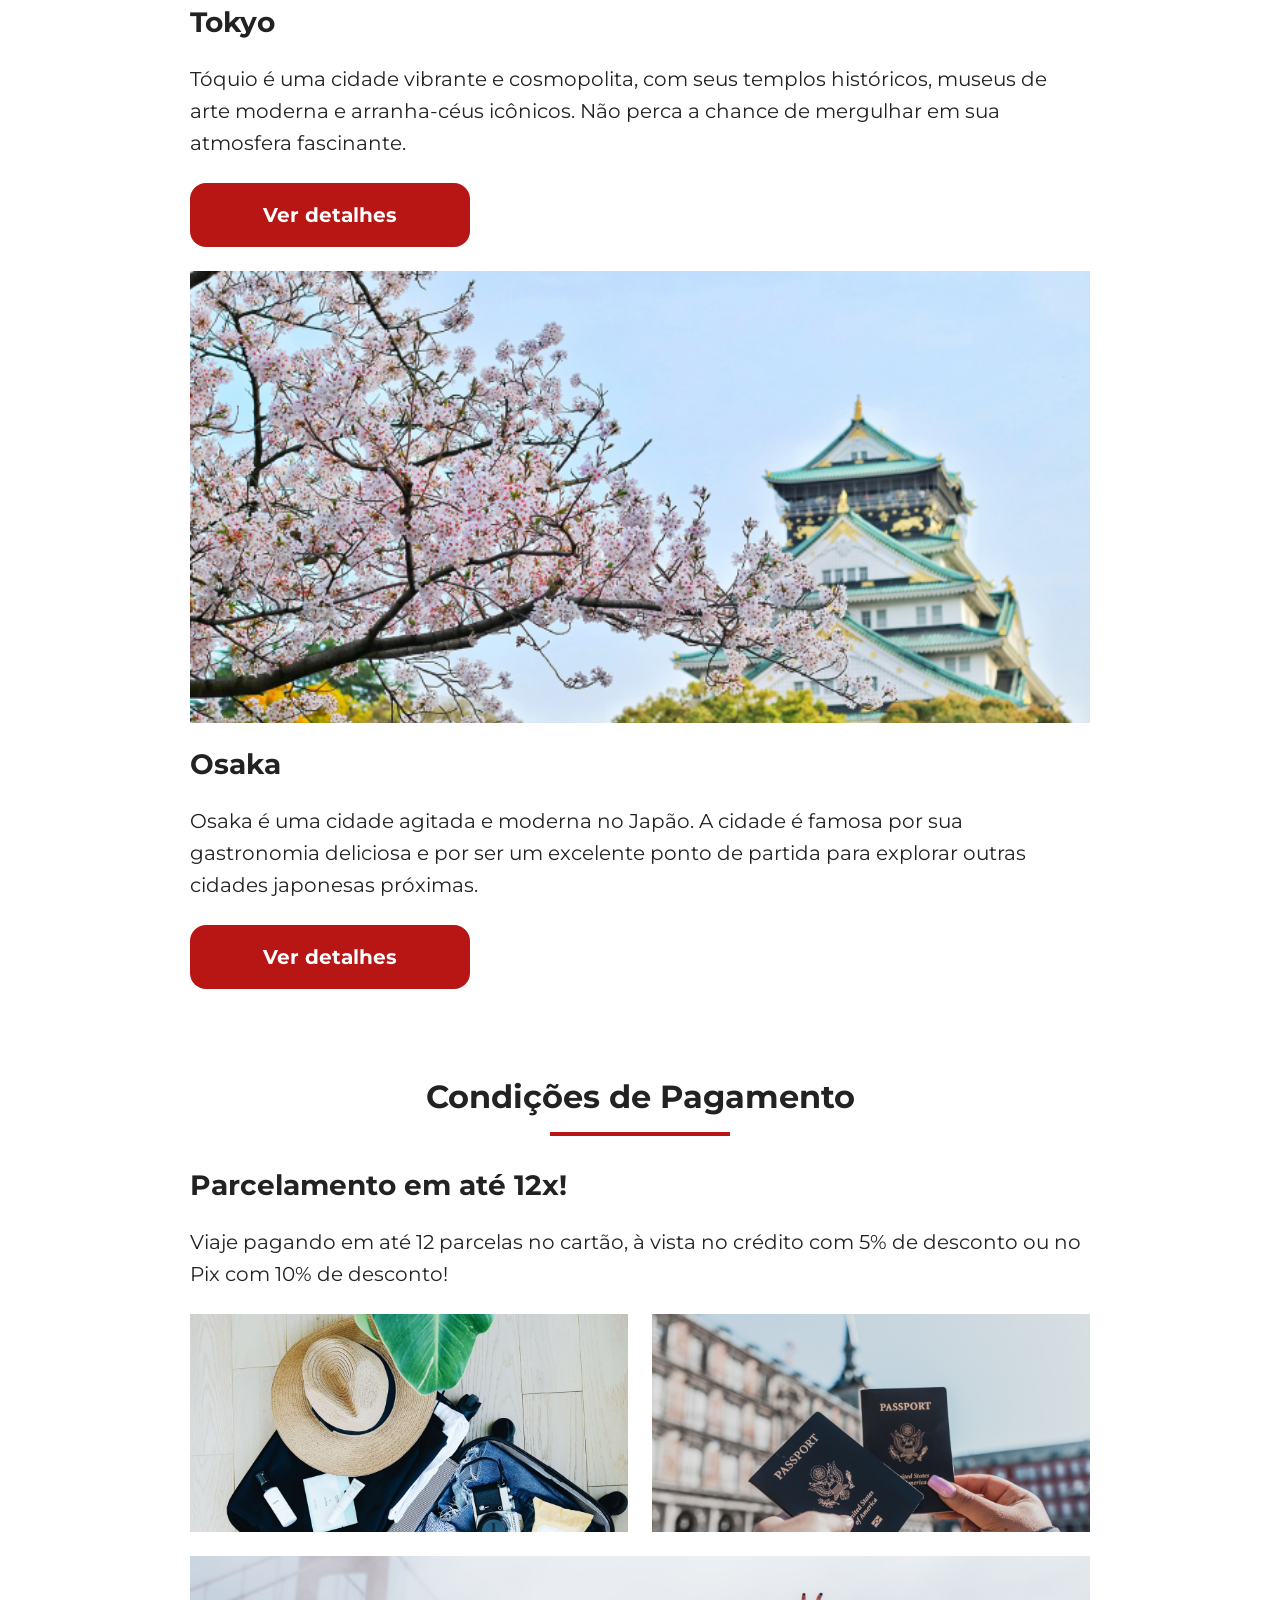
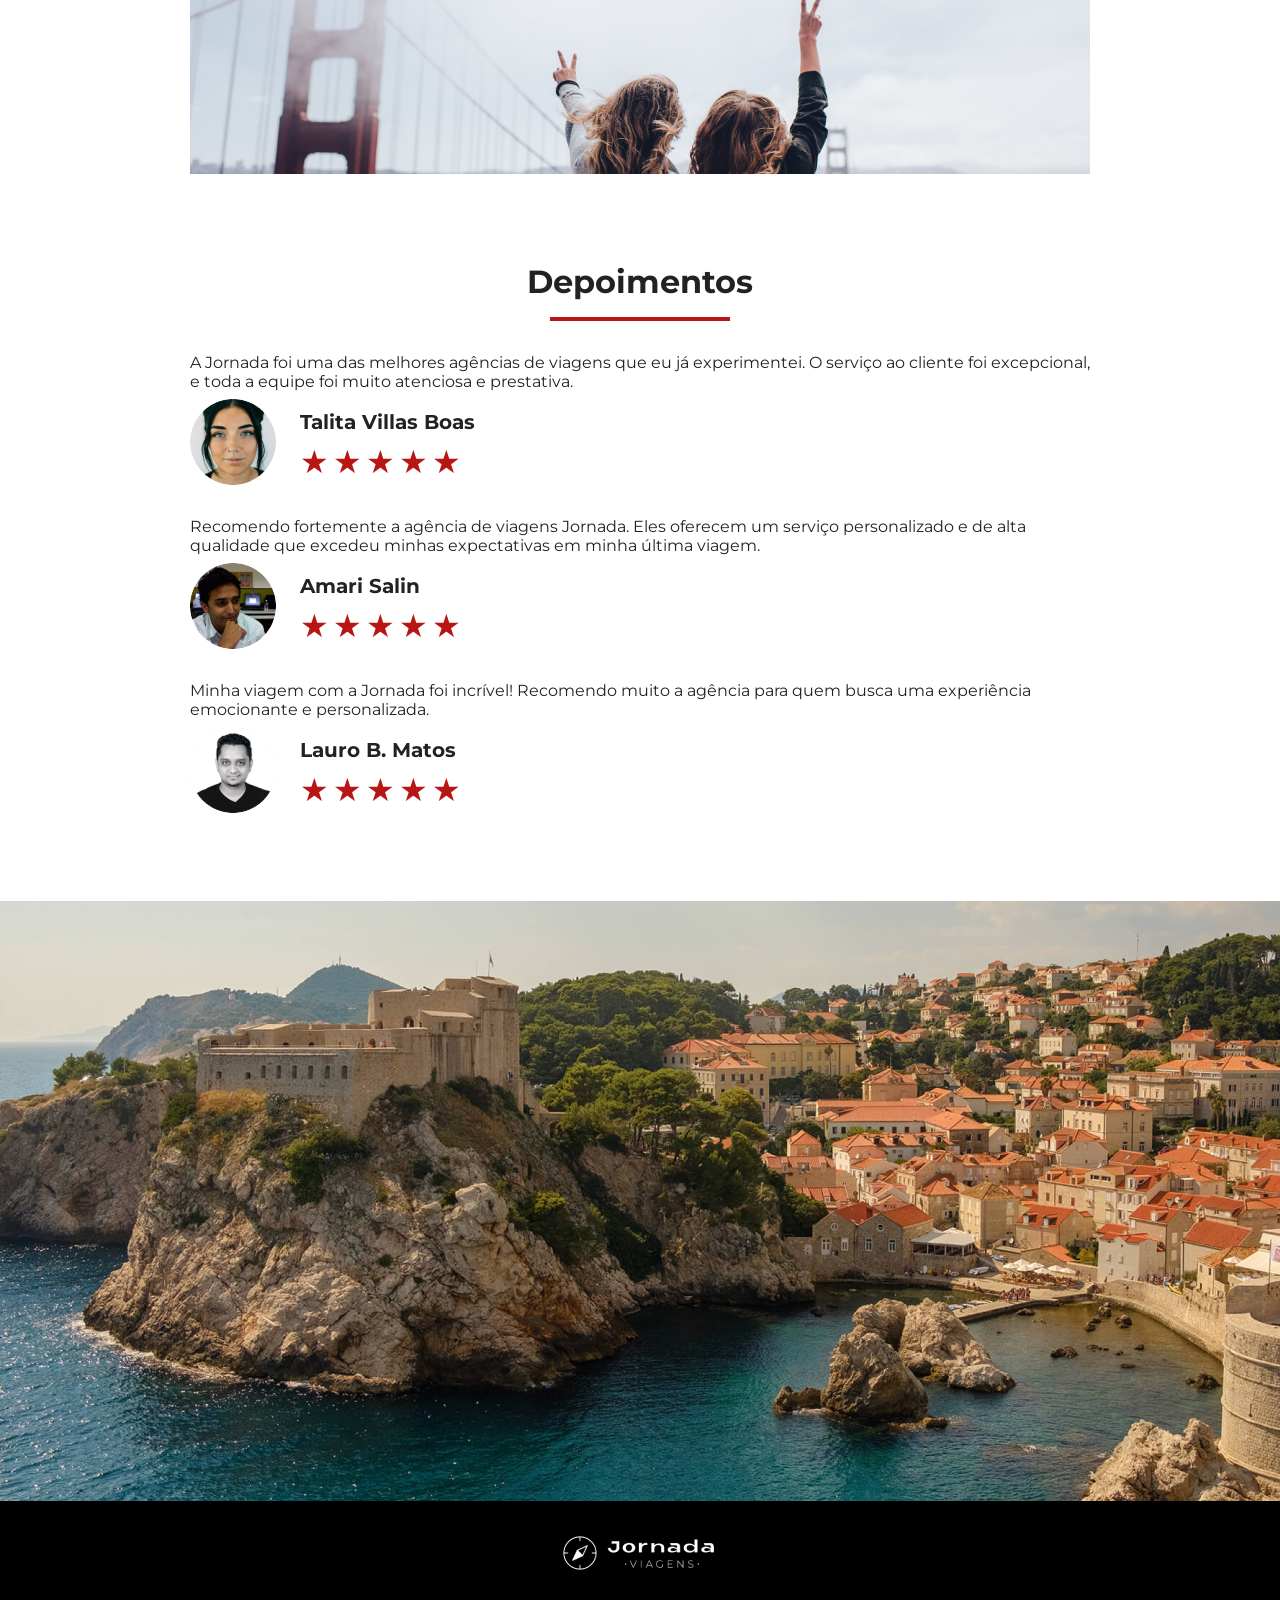
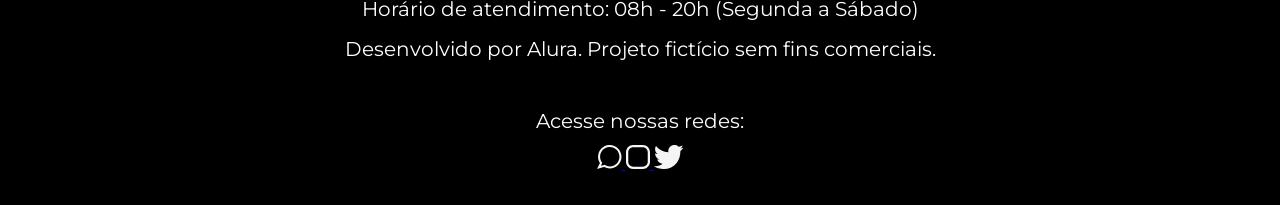
==== commit 827f2e40: "Adiciona footer" ====
--- a/index.html
+++ b/index.html
@@ -176,7 +176,7 @@
         <article class="item tokyo">
           <header>
             <div class="img-item"></div>
-            <h4 class="content-title">Tokyo</h4>
+            <h3 class="content-title">Tokyo</h3>
           </header>
           <p class="content-text">
             Tóquio é uma cidade vibrante e cosmopolita, com seus templos
@@ -196,7 +196,7 @@
         <article class="item osaka">
           <header>
             <div class="img-item"></div>
-            <h4 class="content-title">Osaka</h4>
+            <h3 class="content-title">Osaka</h3>
           </header>
           <p class="content-text">
             Osaka é uma cidade agitada e moderna no Japão. A cidade é famosa por
@@ -255,7 +255,7 @@
               alt="Imagem de perfil da cliente Talita Villas Boas"
             />
             <div class="profile-content">
-              <h4>Talita Villas Boas</h4>
+              <h3>Talita Villas Boas</h3>
               <div class="rating">
                 <span class="star">★</span>
                 <span class="star">★</span>
@@ -280,7 +280,7 @@
               alt="Imagem de perfil do cliente Amari Salin"
             />
             <div class="profile-content">
-              <h4>Amari Salin</h4>
+              <h3>Amari Salin</h3>
               <div class="rating">
                 <span class="star">★</span>
                 <span class="star">★</span>
@@ -304,7 +304,7 @@
               alt="Imagem de perfil do cliente Lauro B. Matos"
             />
             <div class="profile-content">
-              <h4>Lauro B. Matos</h4>
+              <h3>Lauro B. Matos</h3>
               <div class="rating">
                 <span class="star">★</span>
                 <span class="star">★</span>
@@ -317,5 +317,29 @@
         </artcile>
       </div>
     </section>
+    <section class="bottom-hero">
+      <div class="hero-img"></div>
+    </section>
+    <footer class="main-footer">
+      <div class="footer-content">
+        <img src="img/logo-footer.png" alt="logo completo Jornada Viagens" />
+        <p>Horário de atendimento: 08h - 20h (Segunda a Sábado)</p>
+        <p>Desenvolvido por Alura. Projeto fictício sem fins comerciais.</p>
+      </div>
+      <div class="footer-social">
+        <p>Acesse nossas redes:</p>
+        <a href="#" target="_blank" title="Acessar Whatsapp da Alura">
+          <img src="img/icone-whatsapp.svg" alt="Logo do Whatsapp" />
+        </a>
+
+        <a href="#" target="_blank" title="Acessar Instagram da Alura">
+          <img src="img/icone-instagram.svg" alt="Logo do Instagram" />
+        </a>
+
+        <a href="#" target="_blank" title="Acessar Twitter da Alura">
+          <img src="img/icone-twitter.svg" alt="Logo do Twitter" />
+        </a>
+      </div>
+    </footer>
   </body>
 </html>
--- a/css/style.css
+++ b/css/style.css
@@ -6,3 +6,4 @@
 @import url(destinations.css);
 @import url(payments.css);
 @import url(testimonials.css);
+@import url(footer.css);
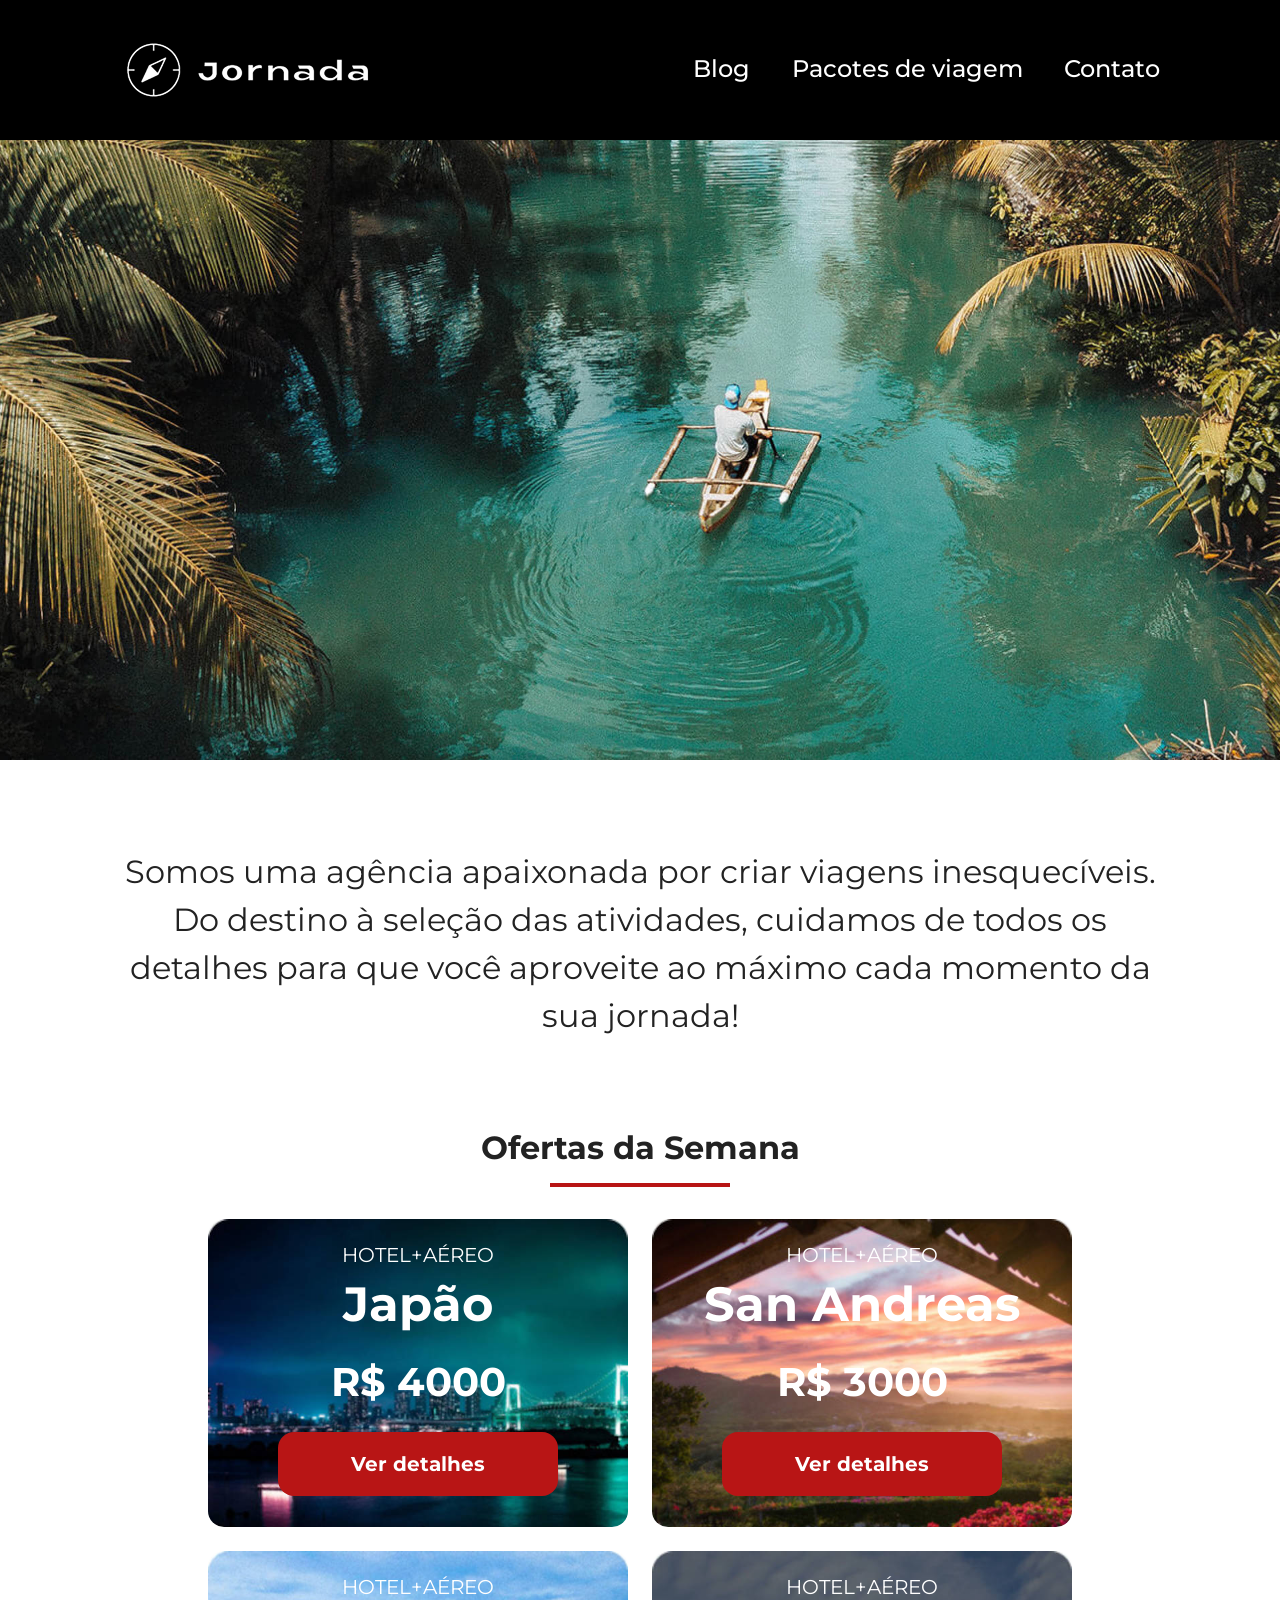
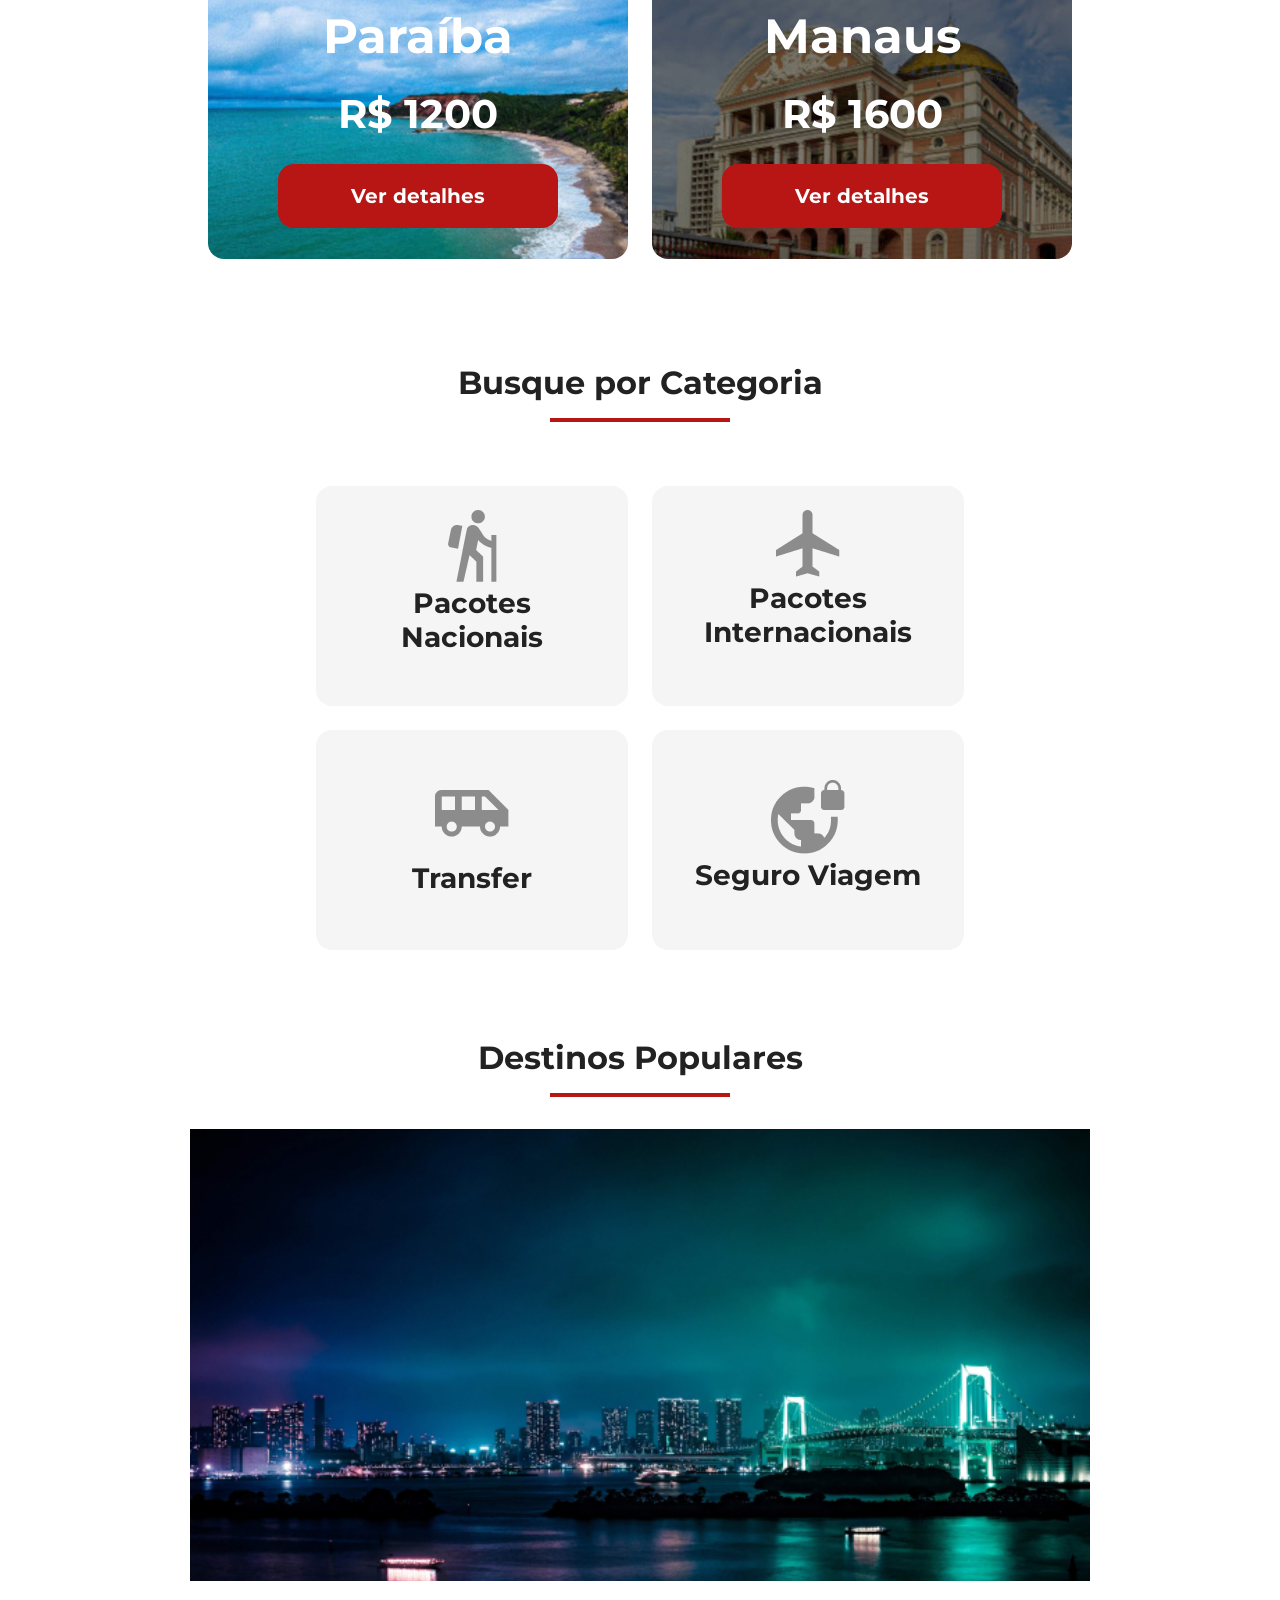
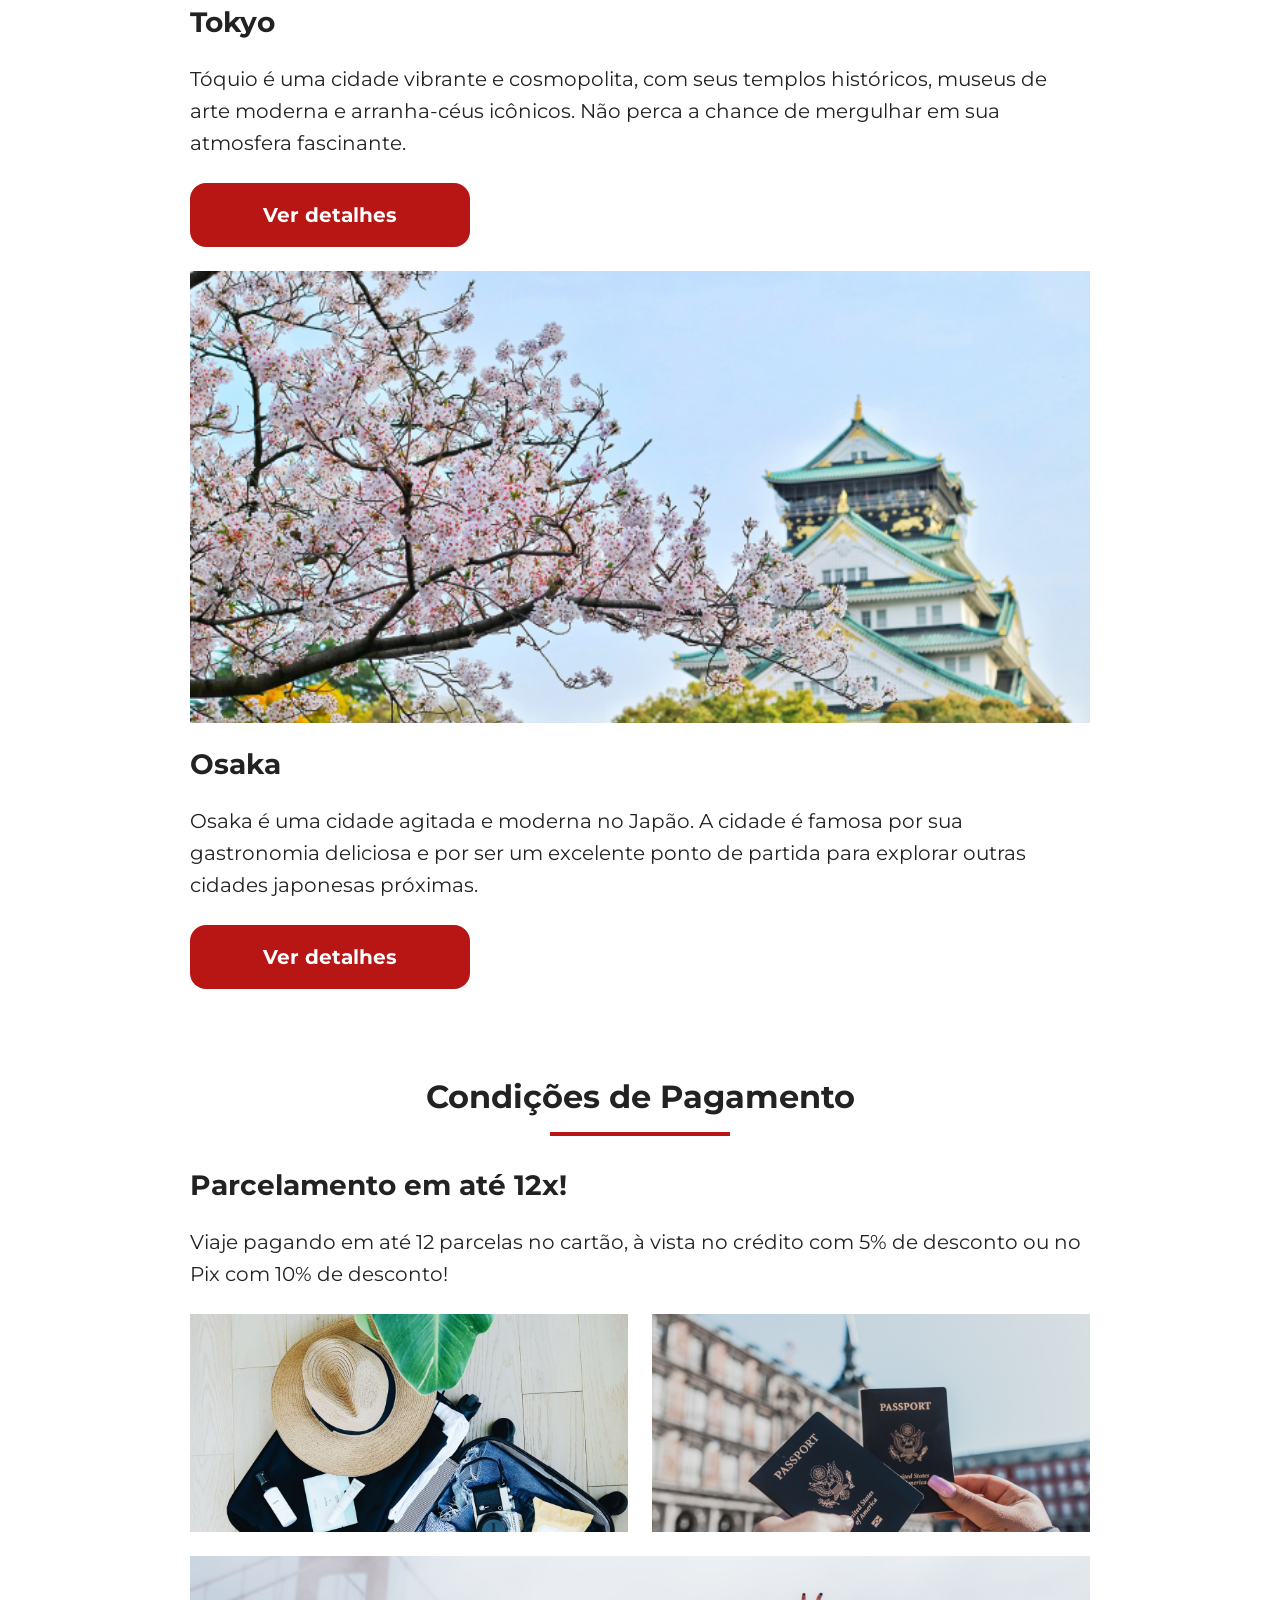
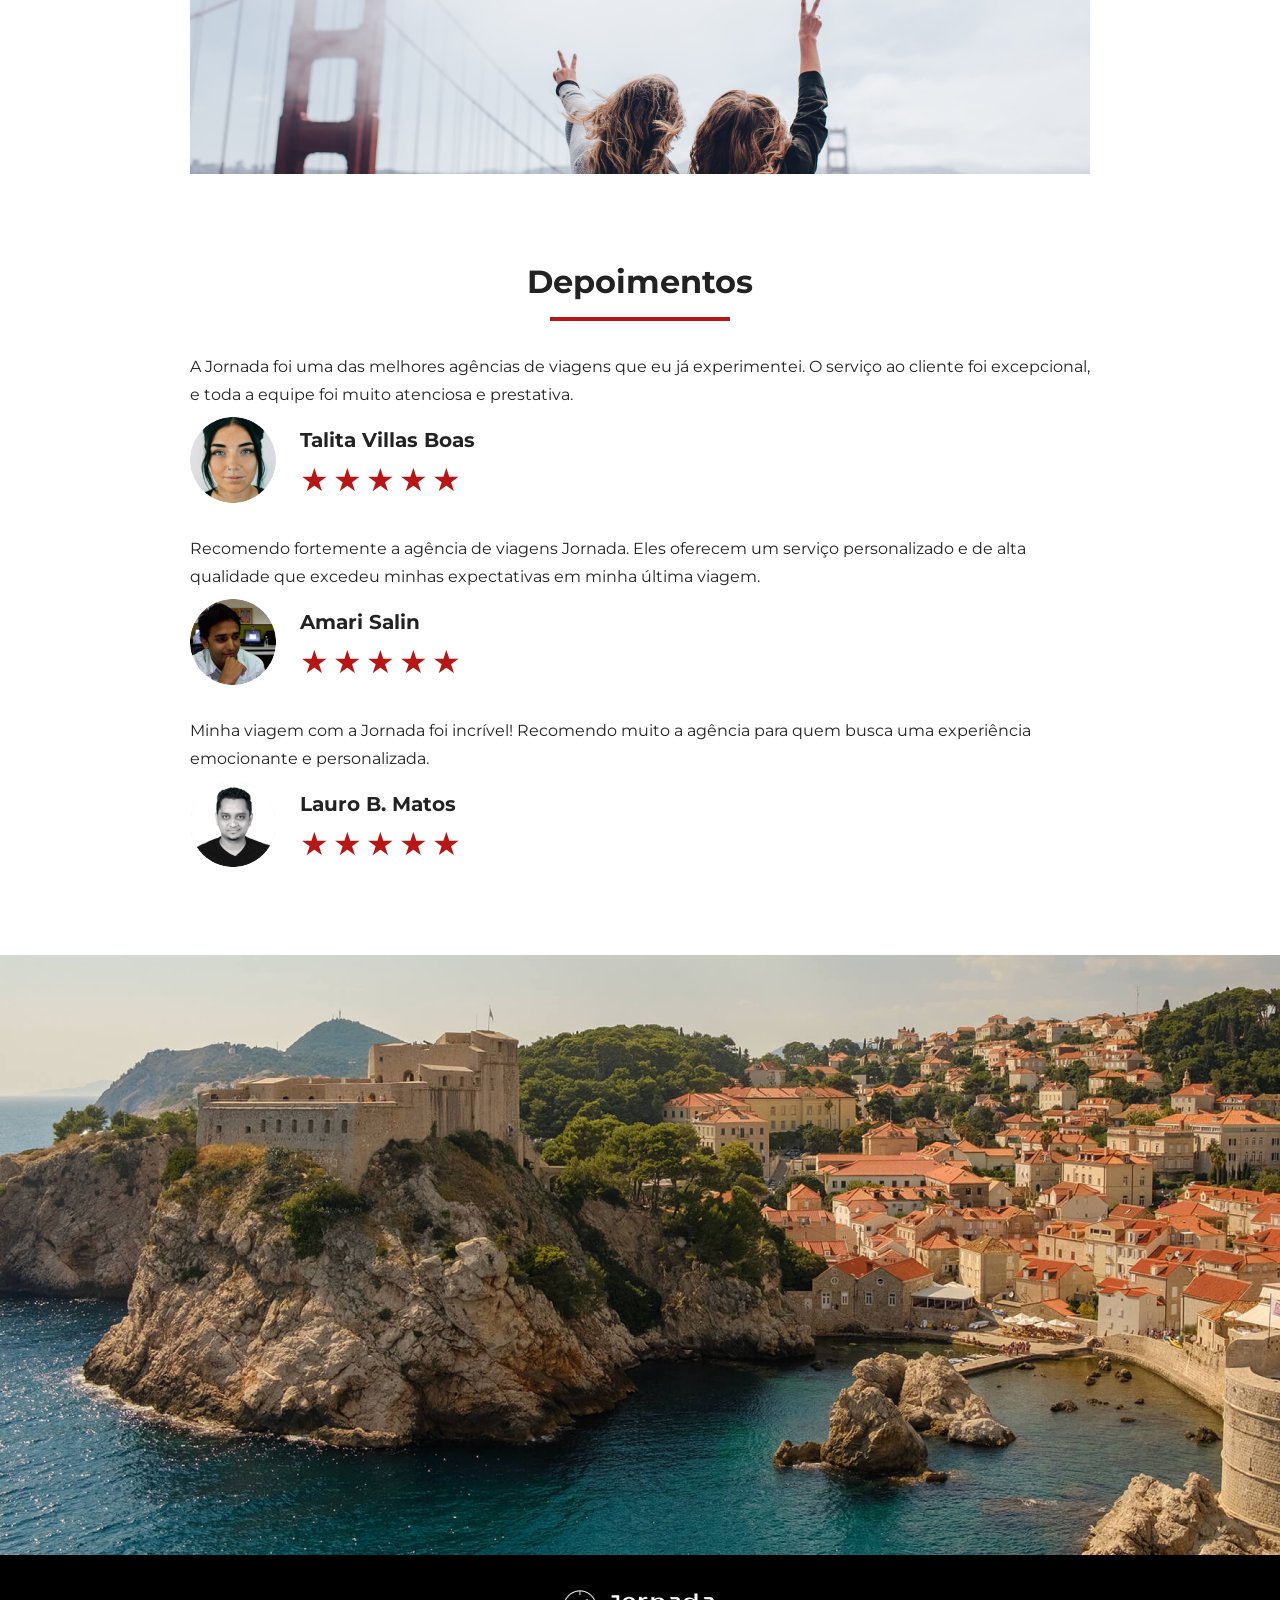
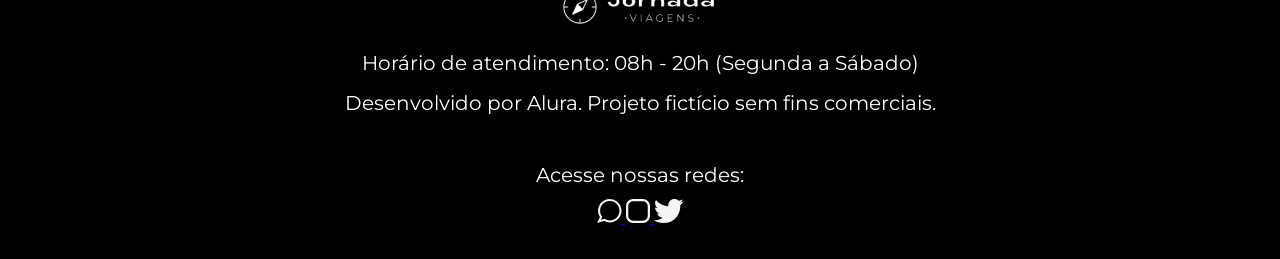
==== commit 9262de7f: "Adiciona melhorias de acessibilidade" ====
--- a/index.html
+++ b/index.html
@@ -241,7 +241,7 @@
         <hr />
       </div>
       <div class="testimonial-container">
-        <artcile>
+        <article>
           <header>
             <p>
               A Jornada foi uma das melhores agências de viagens que eu já
@@ -265,8 +265,8 @@
               </div>
             </div>
           </footer>
-        </artcile>
-        <artcile>
+        </article>
+        <article>
           <header>
             <p>
               Recomendo fortemente a agência de viagens Jornada. Eles oferecem
@@ -290,8 +290,8 @@
               </div>
             </div>
           </footer>
-        </artcile>
-        <artcile>
+        </article>
+        <article>
           <header>
             <p>
               Minha viagem com a Jornada foi incrível! Recomendo muito a agência
@@ -314,7 +314,7 @@
               </div>
             </div>
           </footer>
-        </artcile>
+        </article>
       </div>
     </section>
     <section class="bottom-hero">
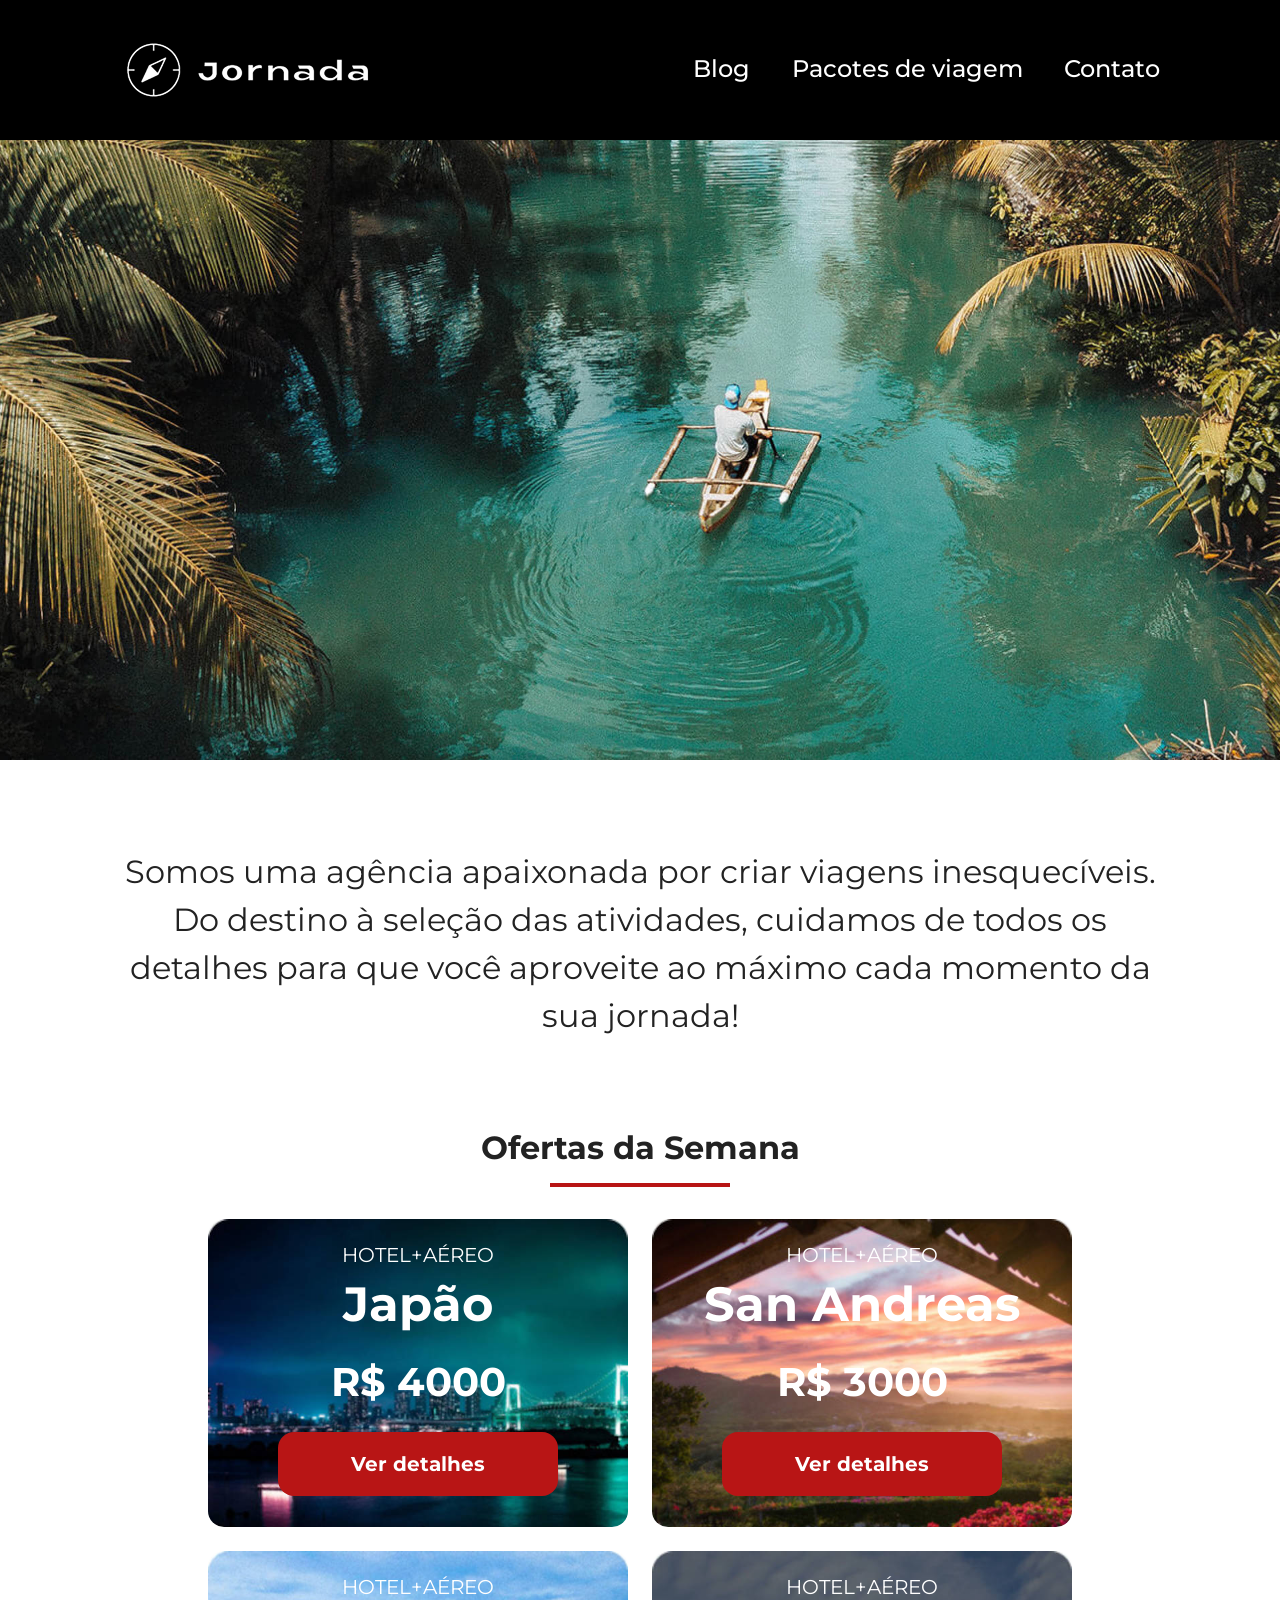
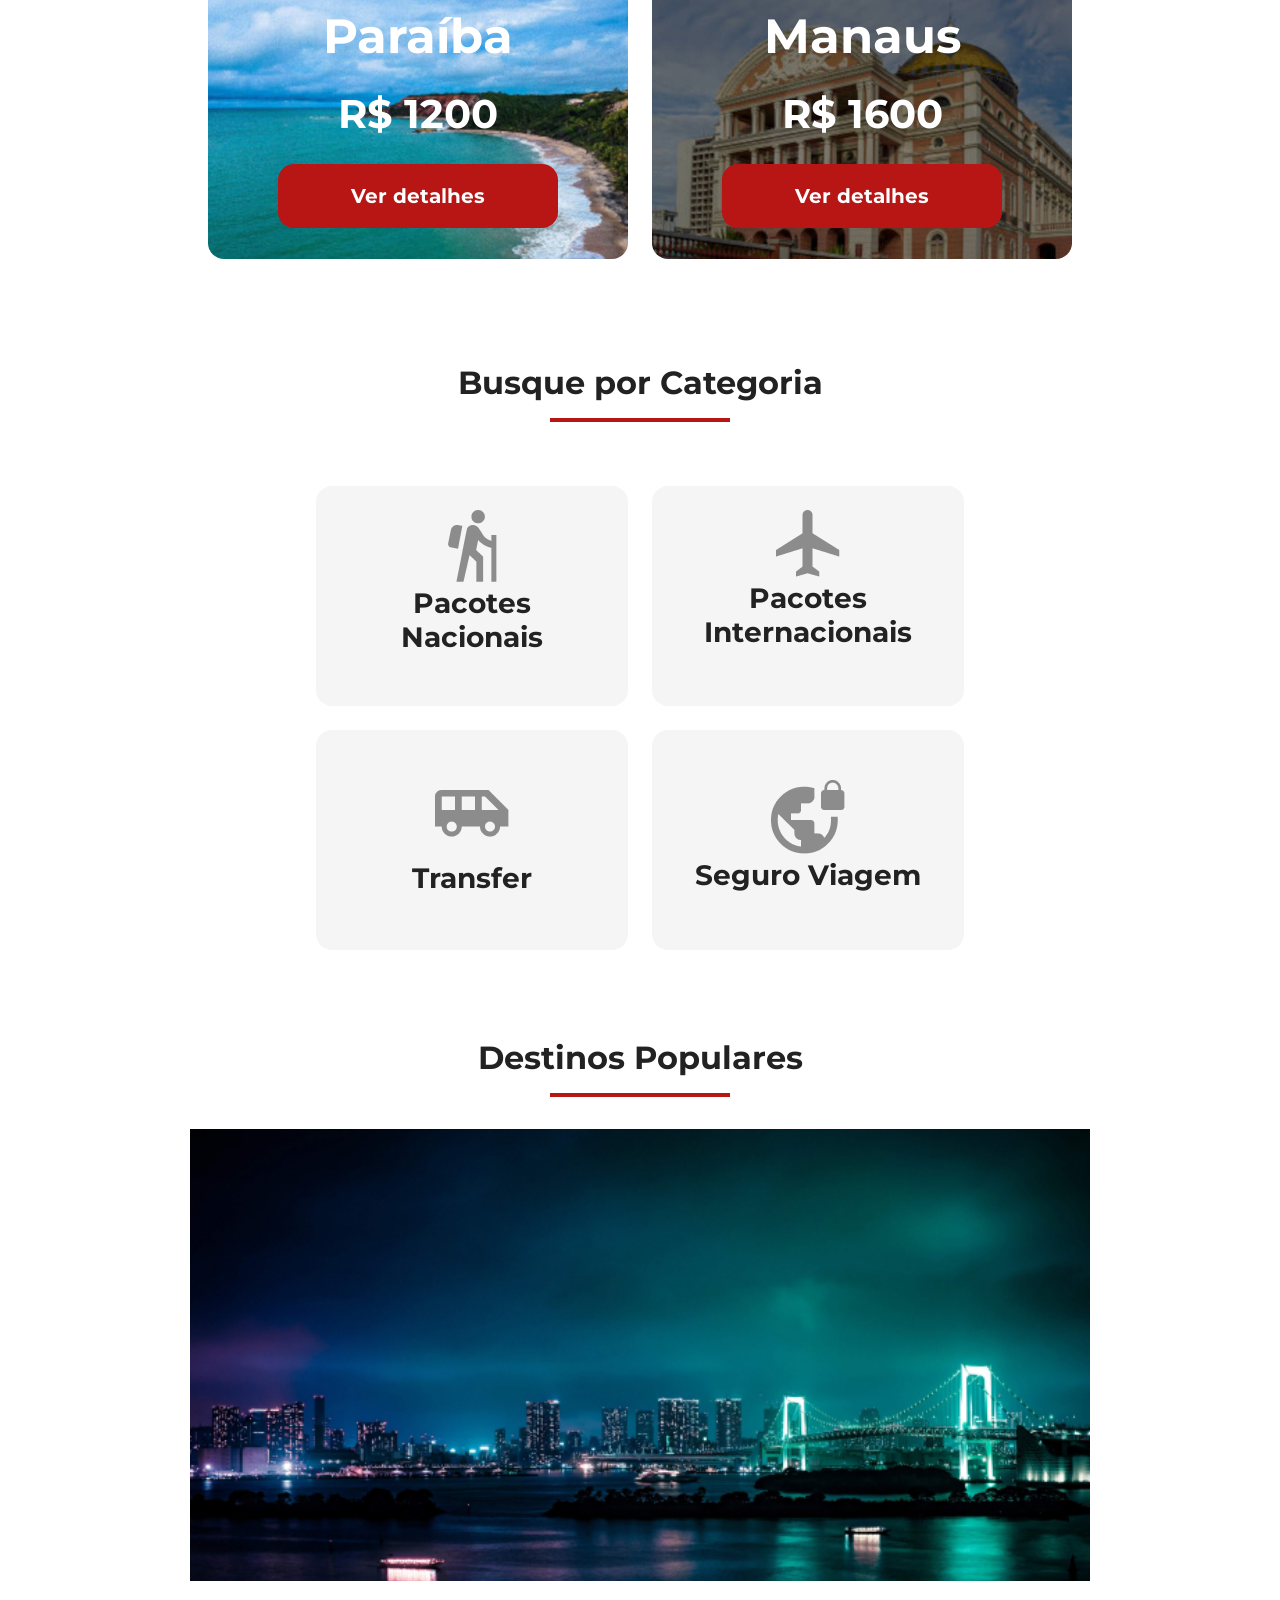
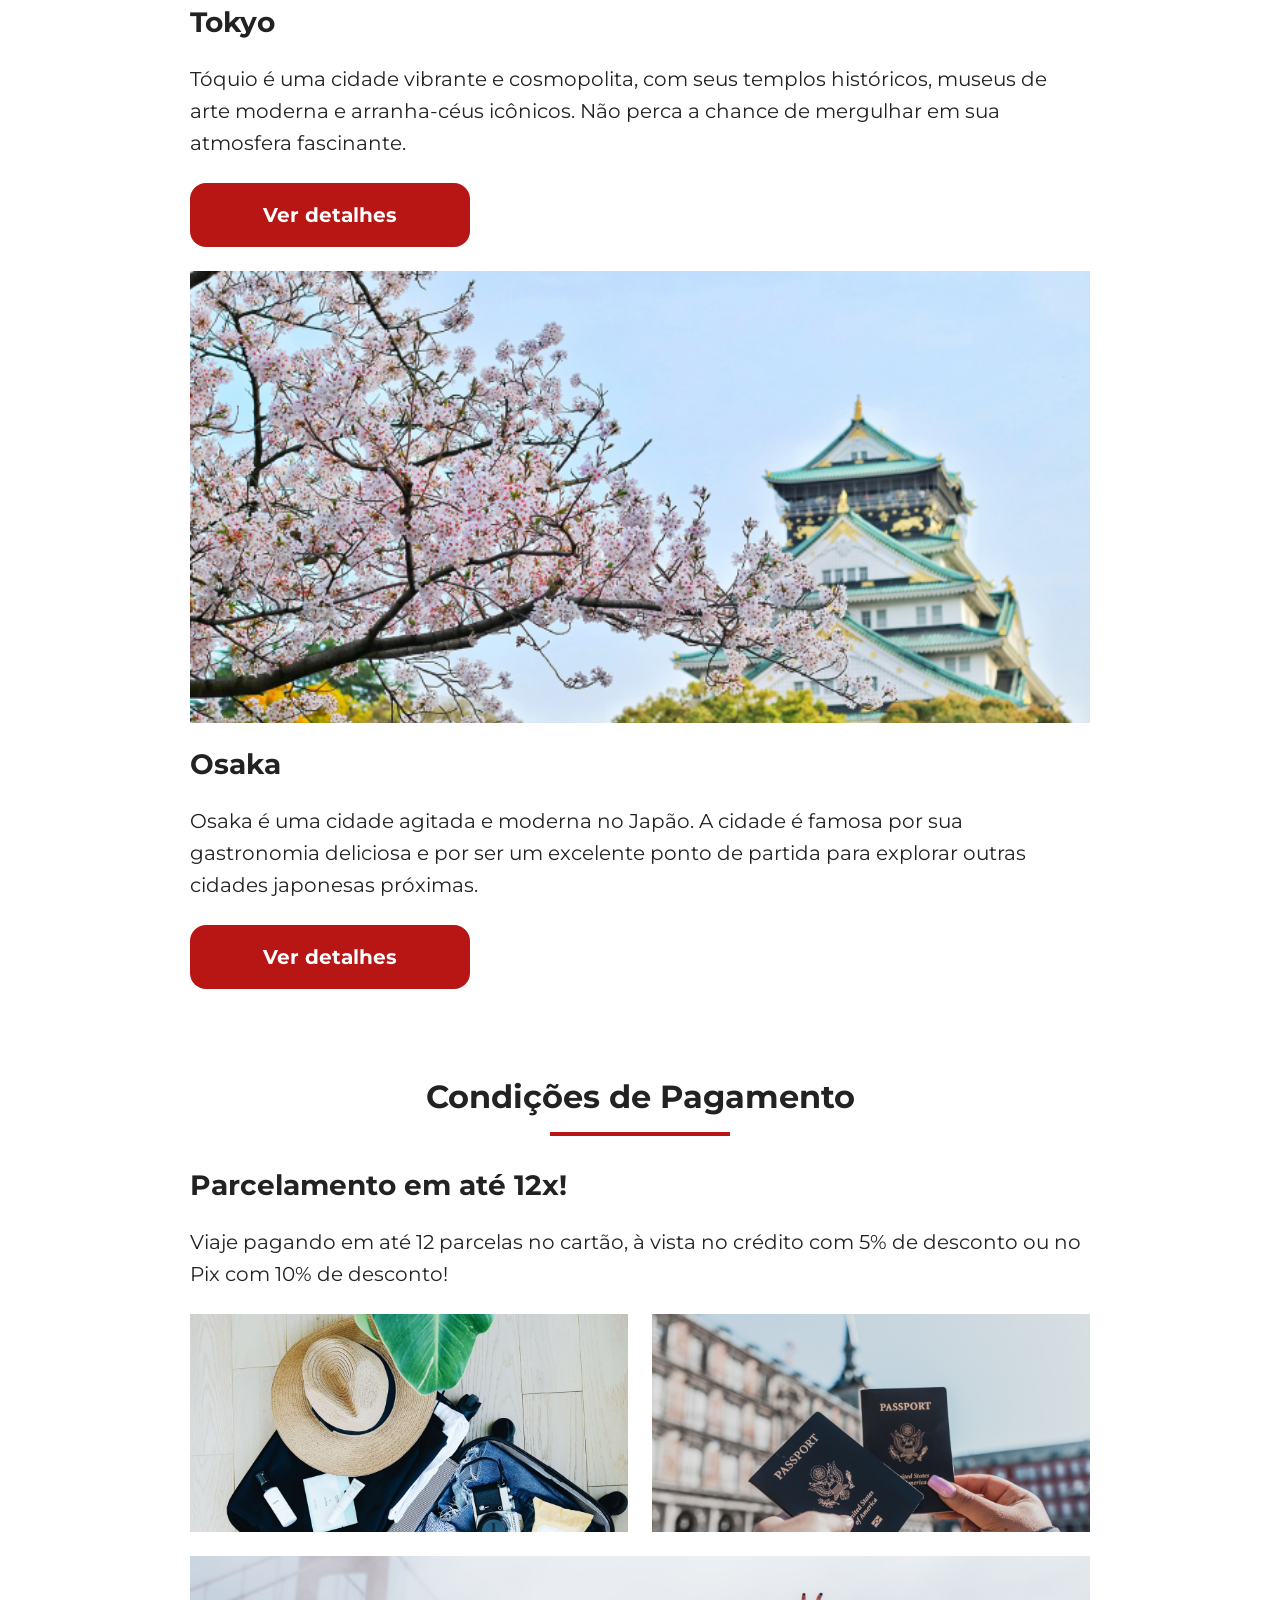
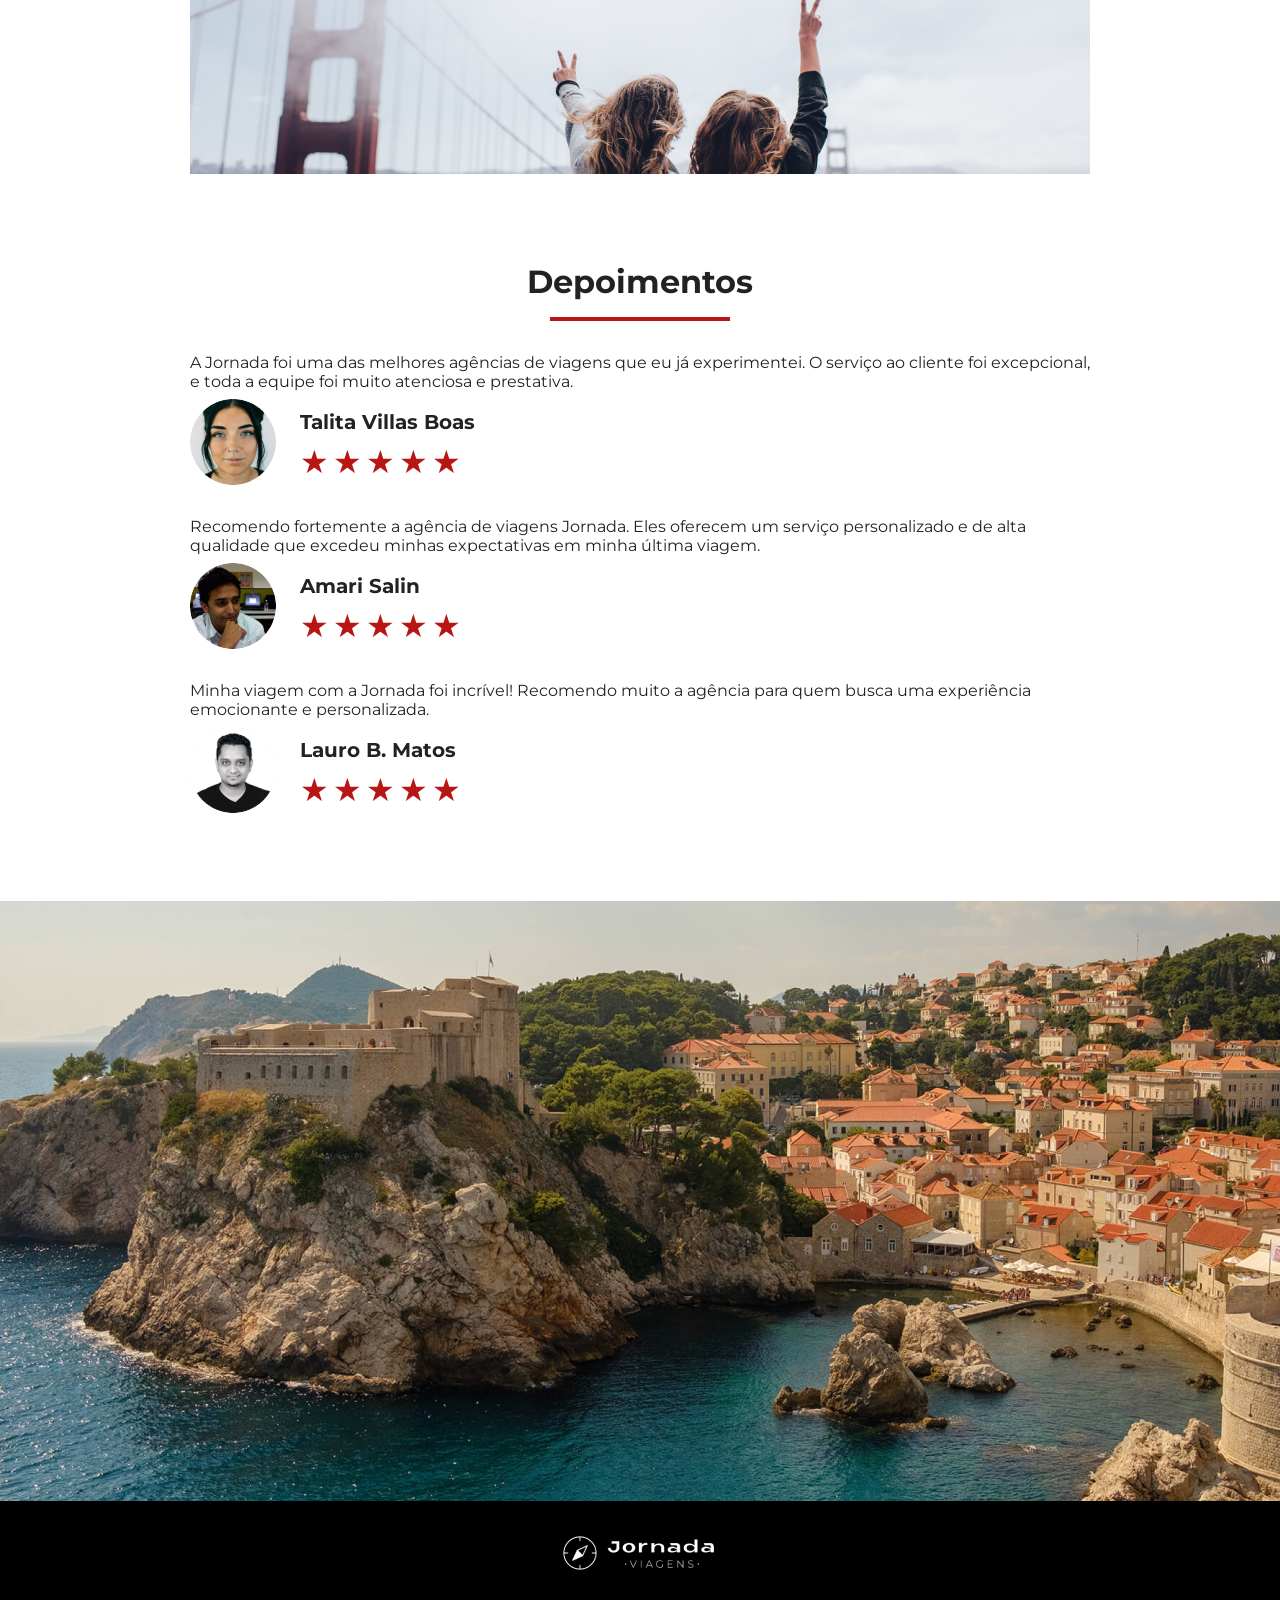
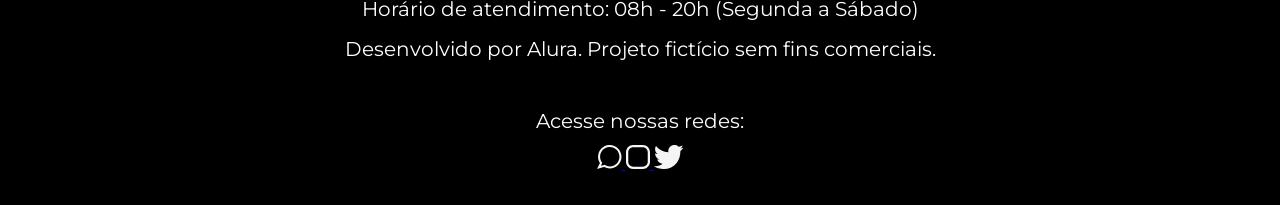
==== commit fba32ffb: "Adiciona favicon" ====
--- a/index.html
+++ b/index.html
@@ -3,7 +3,10 @@
   <head>
     <meta charset="UTF-8" />
     <meta name="viewport" content="width=device-width, initial-scale=1.0" />
+
+    <link rel="icon" href="favicon.svg" type="image/svg+xml" />
     <link rel="stylesheet" href="css/style.css" />
+
     <title>Jornada Viagens</title>
   </head>
   <body>
@@ -241,7 +244,7 @@
         <hr />
       </div>
       <div class="testimonial-container">
-        <article>
+        <artcile>
           <header>
             <p>
               A Jornada foi uma das melhores agências de viagens que eu já
@@ -265,8 +268,8 @@
               </div>
             </div>
           </footer>
-        </article>
-        <article>
+        </artcile>
+        <artcile>
           <header>
             <p>
               Recomendo fortemente a agência de viagens Jornada. Eles oferecem
@@ -290,8 +293,8 @@
               </div>
             </div>
           </footer>
-        </article>
-        <article>
+        </artcile>
+        <artcile>
           <header>
             <p>
               Minha viagem com a Jornada foi incrível! Recomendo muito a agência
@@ -314,7 +317,7 @@
               </div>
             </div>
           </footer>
-        </article>
+        </artcile>
       </div>
     </section>
     <section class="bottom-hero">
